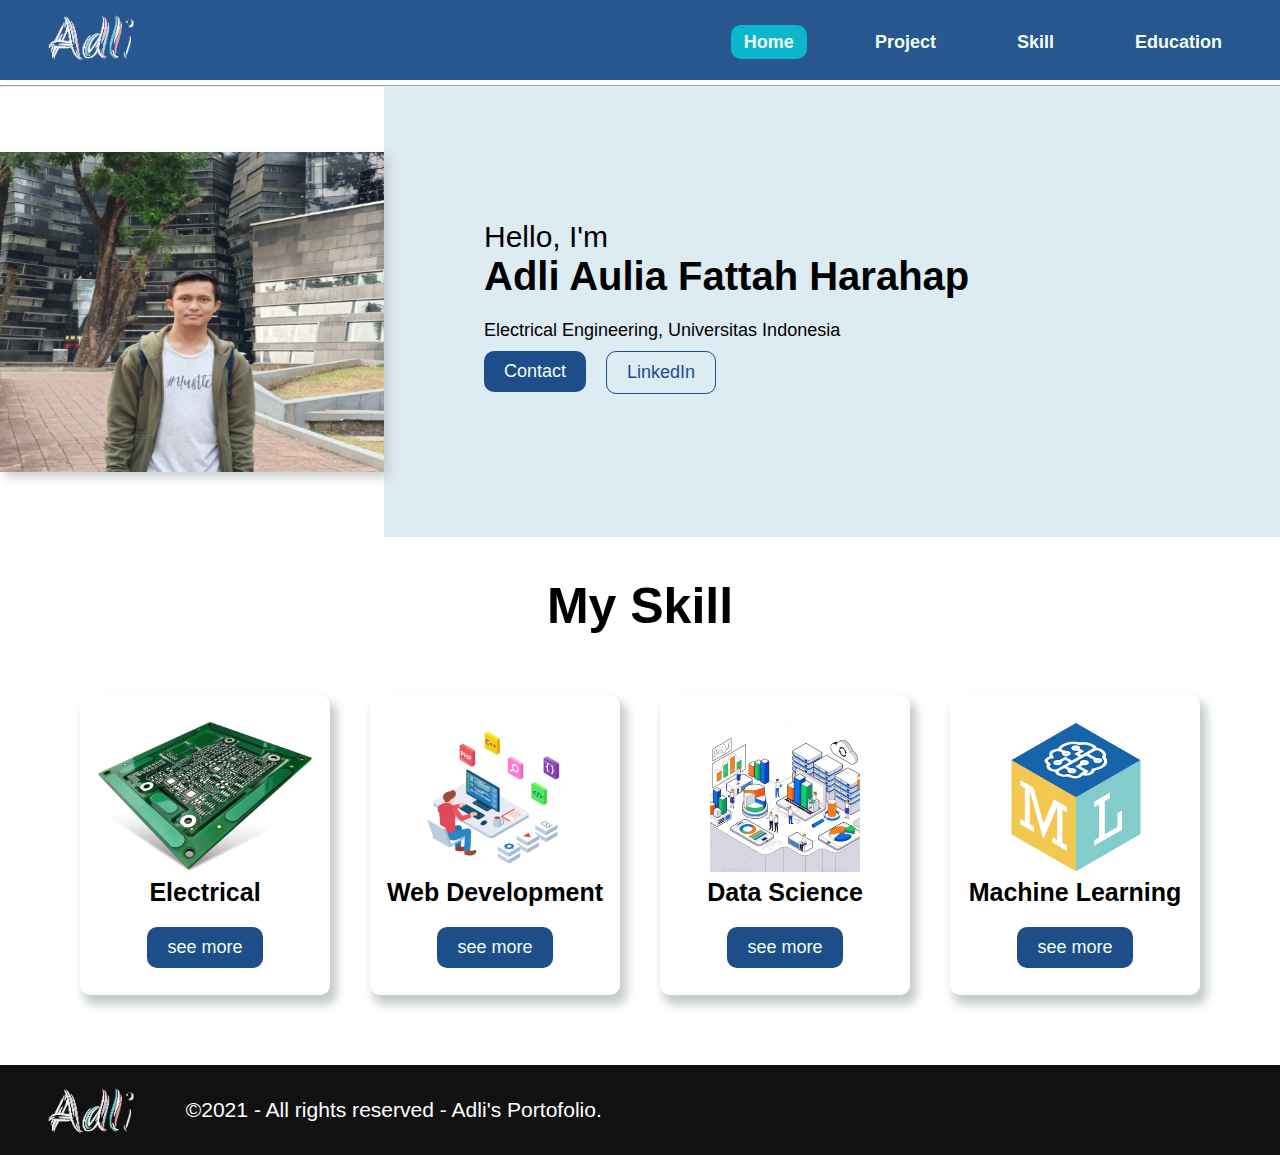
==== index.html @ fa32b33d "WEB Portofolio" ====
<!DOCTYPE html>
<html lang="en">
<head>
    <meta charset="UTF-8">
    <meta name="viewport" content="width=device-width, initial-scale=1.0">
    <title> Adli's Portofolio </title>
    <link rel="stylesheet" type="text/css" href="./style-project.css">
    <link rel="icon" href="./assets/icon-a.jpg" type="image/x-icon"
</head>

<body class="home page">
    <header class="navbar">
        <div class=" wrapper row0">
            <div id="logo" class="row0_left">
                <img class="adli" src="./assets/Adli.gif" alt="Adli">
            </div>
            <div id="mainav" class="row0_right">
                <ul class="clear" type="none">
                    <li><a class="nav" href="#"> Home </a></li>
                    <li><a class="navinverse" href="#"> Project </a></li>
                    <li><a class="navinverse" href="#"> Skill </a></li>
                    <li><a class="navinverse" href="#"> Education </a></li>
                </ul>
            </div>
        </div>
        <hr width="100%"  padding: 0; " >
    </header>
    <!-- ################################################################### -->
    <main>
        <div class="wrapper row1">
            <div class="row1_left">
                <img id="box1" class="profile" src="./assets/profile.jpg" alt="profile">
                <!--  -->
            </div>
            <div class="row1_right">
                <h3 class="heading_1"> Hello, I'm  </h3>
                <h1 class="heading_2"> Adli Aulia Fattah Harahap </h1>
                <br>
                <p class="desc1"> Electrical Engineering, Universitas Indonesia </p>
                <ul class="nospace inline pushright" type="none">
                    <li><a class="button" href="https://mail.google.com/mail/u/0/?fs=1&to=adliaulia16@gmail.com&su=Test&tf=cm"> Contact </a></li>
                    <li><a class="buttoninverse" href="https://www.linkedin.com/in/adli-a-4b2823ab/"> LinkedIn </a></li>    
                </ul>
            </div>
        </div>
        <div class="wrapper row2">
            <center><h1 class="expertise"> My Skill </h1></center>
            <ul class="a">
                <li class="b">  
                   <article>
                       <img class="imgexp" src="./assets/pcb.png" alt="Electrical">
                       <h4 class="heading">Electrical</h4>
                       <p></p>
                       <footer><a class="button" href="./pages/electrical.html">see more</a></footer>
                     </article>
                </li>
                <li class="b">  
                   <article>
                       <img class="imgexp" src="./assets/webdev.png" alt="Machine Learning">
                       <h4 class="heading">Web Development</h4>
                       <p></p>
                       <footer><a class="button" href="./pages/webdevelopment.html">see more</a></footer>
                     </article>
                </li>
                <li class="b">  
                   <article>
                       <img class="imgexp" src="./assets/datascience.jpg" alt="Machine Learning">
                       <h4 class="heading">Data Science</h4>
                       <p></p>
                       <footer><a class="button" href="./pages/datascience.html">see more</a></footer>
                     </article>
                </li>
                <li class="b">  
                   <article>
                       <img class="imgexp" src="./assets/ML.png" alt="Machine Learning">
                       <h4 class="heading">Machine Learning</h4>
                       <p></p>
                       <footer><a class="button" href="./pages/machinelearning.html">see more</a></footer>
                     </article>
                </li>
            </ul>
       </div>
    </main>   
    <!-- ################################################################### -->
    <footer id="footer" class="wrapper row3">
        <div class="row3_left">
            <img class="c" src="./assets/Adli.gif" alt="">
        </div>
        <div class="row3_right"><h3 class="d">©2021 - All rights reserved - Adli's Portofolio. </h3></div>
    </footer>
</body>
</html>
---- style-project.css ----
/* Style css */
/* #9dc6d858 */
.home, .page{}
.wrapper{display:block; position:relative; width:100%; margin:0; padding:0; text-align:left; word-wrap:break-word;}
*{
    padding: 0;
    margin: 0;
    text-decoration: none;
    list-style: none;
    box-sizing: border-box;
}
body {
    background-color: white;
    font-family: Arial;
    font-weight: 500;
    font-size: 18px;
}
header{
    /* padding: 50px; */
}
main{
    margin: 0 auto;
    min-height: calc(100vh - 80px - 90px);
}
footer{
    /* padding: 0;
    margin: 0; */
}

.row0 {height: 80px; position: relative; background-color:#1d4e89}
.row1 {height: 450px; position:relative; align-items: center;background-color: white;}
/* .row2 {height: 600px; position:relative;} */
.row3 {height: 90px; position: relative;}
/* ========================================== */

/* == Row 0 == */
.navbar{
    opacity: 0.95;
    position: relative;
    background: transparent;
    border:transparent;
    padding: 0px;
    box-shadow: 5px 8px 10px 2px #;
}
.row0_left, .row0_right{ display:flex; display:block; float:none} 
.row0_left {float: left;}
.row0_right {float: right; margin-right: 20px;}
.row0_right ul li{
    display: inline-block;
    line-height: 20px;
    padding: 25px;
}
.row0_right ul li a{
    font-size: auto;
    font-family: Arial;
    color: honeydew;
    font-weight: bold;
    padding: 7px 13px;
    border-radius: 10px;
}
.row0_left img{
        padding:10px 0 0 20px;
        margin:0; 
        justify-content: center;
        height: 80px;
}
.nav{
    background:#00b3ca;
    display: flex;
    align-items: center;
    justify-content: center;
}
.nav:active, .nav:hover{
    transform: scale(1.1);
    transition: .5s;
}
.navinverse{
    display: flex;
}
.navinverse:active, .navinverse:hover{
    transform: scale(1.1);
    background:#00b3ca;
    transition: .5s;
}
/* ========================================== */

/* == Row 1 == */
/* Groupping with commas */
.row1_left, .row1_right { height: 450px;}
.row1_left {
    float: left;
    justify-content: center;
    align-items: center;
    display: flex;
    width: 30%;
}
.row1_right {
    float: right;
    /* min-width: 1100px; */
    width: 70%;
    display: flex;
    flex-direction: column;
    justify-content: center;
    align-items: left;
    background-color:#9dc6d858;
}
.heading_1{
    font-size: 30px;
    font-weight: 100;
    padding-left: 100px;
    color:black;
}    
.heading_2{
    font-size: 40px;
    font-weight: bold ;
    padding-left: 100px;
    color:black;
}
.desc1{
    padding-left: 100px;
}
.profile{
    /* position: absolute; */
    position: relative;
    /* margin:50px 0px 0px 80px; */
    /* height: 350px; */
    height: 25vw;
    width: 50vh;
}
.profile:active, .profile:hover{
    transform: scale(1.05);
    transition: .5s;
}
#box1 {
    border:transparent;
    padding: 0px;
    box-shadow: 5px 5px 10px 0 #c6cccc;
}
.nospace, .inline, .pushright{
    padding-left: 90px;
}
div ul li .button, .buttoninverse{
    float: left;
    margin: 10px;
}
.buttoninverse ul li{
    padding-left: 20px;
}

.button{
    font-family: Arial;
    color: honeydew;
    padding: 10px 20px 10px 20px;
    border-radius: 10px;
    background-color:#1d4e89;
}
.buttoninverse{
    font-family: Arial;
    color: #1d4e89;
    padding: 10px 20px 10px 20px;
    border-radius: 10px;
    border-color:#1d4e89;
    border-width: 1px;
    border-style:solid;
}
.button:active, .button:hover{
    background:#00b3ca;
    transition: .5s;
    transform: scale(1.1);
}
.buttoninverse:active, .buttoninverse:hover{
    background:#1d4e89;
    color:honeydew;
    transition: .5s;
    transform: scale(1.1);
}
/* ========================================== */

/* == Row 2 == */

.expertise{
    font-size: 50px;
    padding: 40px;
    color: black;
}

.a{
    display: flex;
    flex-wrap: wrap;
    flex-direction: row;
    justify-content: center;
}
.b{
    border:transparent;
    padding: 0px;
    box-shadow: 5px 8px 10px 2px #c6cccc;

    border-radius: 10px;
    display: flex;
    align-items: center;
    text-align: center;
    justify-content: center;
    width: 250px;
    height: 300px;
    background-color:white;
    margin: 20px;
    color:black;
    font-size: 25px;
}
.b:active, .b:hover{
    transform: scale(1.1);
}
.imgexp{
    /* width: 150px; */
    height: 150px;
}
footer {
    margin-top: 20px;
    display: flex;
    justify-content: center;
}
ul li article footer .button{
    float: none;
    color: honeydew;
    font-size: large;
    margin: 0;
}
/* ========================================== */

/* == Row 3, footer */
#footer{
    clear: both;
    position: relative;
}
.row3{
    margin-top:50px;
    background-color:rgb(17, 17, 17);
    color: white;
    
}
.row3_left, .row3_right{
    display: flex;
    flex-direction: row;
    
}
.row3_left{
    float:left;
    display: flex;
    align-items: center;
    margin-top: 18px;
}
.row3_right{
    display: flex;
    align-items: center;
    margin-left: 50px;
}
.c{
    margin-left: 20px;
    height: 70px; 
}
.d{

    font-weight: 100;
    margin:33px 0px 33px 50px;
}

/* ========================================== */
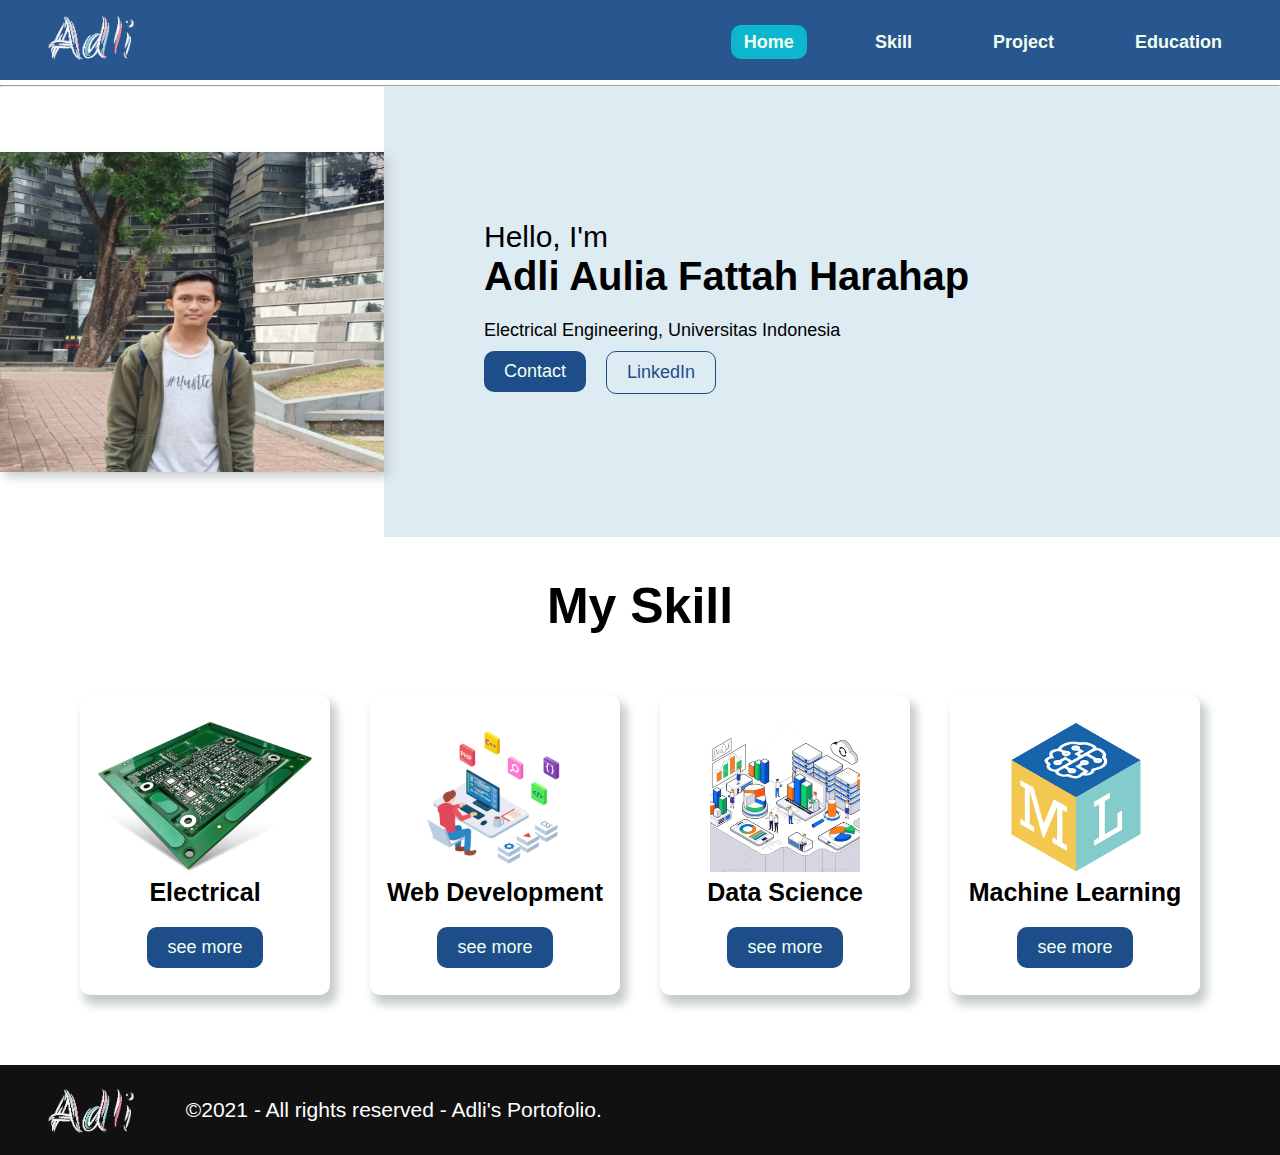
==== commit 5f406cc8: "WEB Portofolio" ====
--- a/index.html
+++ b/index.html
@@ -17,8 +17,8 @@
             <div id="mainav" class="row0_right">
                 <ul class="clear" type="none">
                     <li><a class="nav" href="#"> Home </a></li>
+                    <li><a class="navinverse" href="#row2"> Skill </a></li>
                     <li><a class="navinverse" href="#"> Project </a></li>
-                    <li><a class="navinverse" href="#"> Skill </a></li>
                     <li><a class="navinverse" href="#"> Education </a></li>
                 </ul>
             </div>
@@ -43,7 +43,7 @@
                 </ul>
             </div>
         </div>
-        <div class="wrapper row2">
+        <div id="row2" class="wrapper row2">
             <center><h1 class="expertise"> My Skill </h1></center>
             <ul class="a">
                 <li class="b">  
--- a/style-project.css
+++ b/style-project.css
@@ -8,6 +8,9 @@
     text-decoration: none;
     list-style: none;
     box-sizing: border-box;
+}
+html{
+    scroll-behavior: smooth;
 }
 body {
     background-color: white;
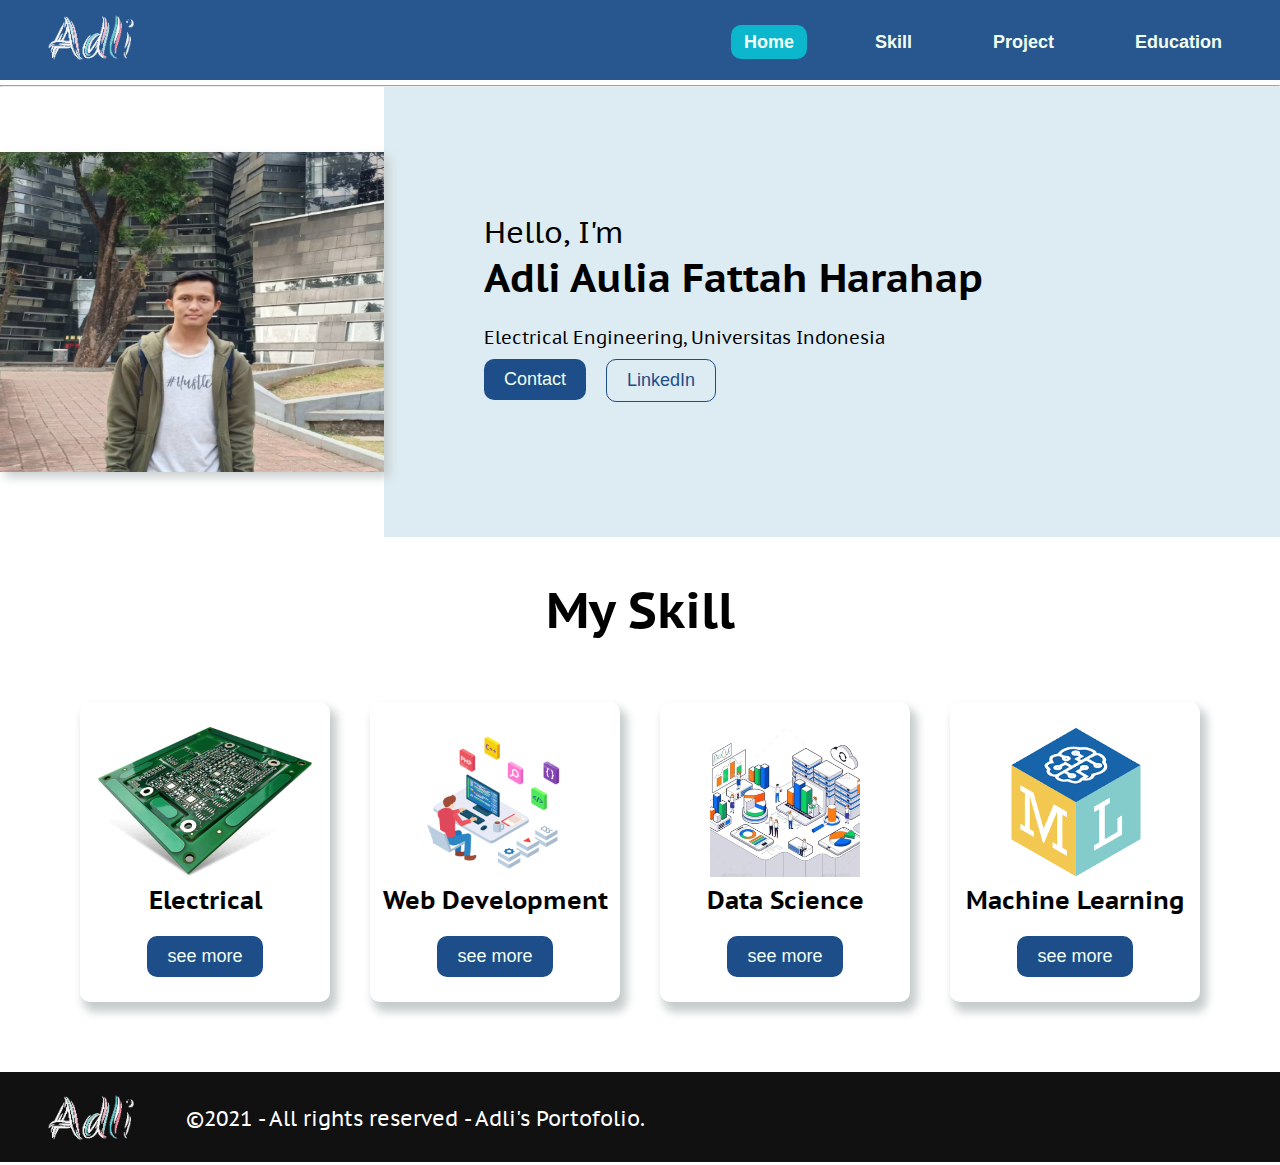
==== commit 86770abd: "WEB Portofolio" ====
--- a/index.html
+++ b/index.html
@@ -16,14 +16,14 @@
             </div>
             <div id="mainav" class="row0_right">
                 <ul class="clear" type="none">
-                    <li><a class="nav" href="#"> Home </a></li>
+                    <li><a class="nav" href="./index.html"> Home </a></li>
                     <li><a class="navinverse" href="#row2"> Skill </a></li>
                     <li><a class="navinverse" href="#"> Project </a></li>
                     <li><a class="navinverse" href="#"> Education </a></li>
                 </ul>
             </div>
         </div>
-        <hr width="100%"  padding: 0; " >
+        <hr width="100%"  padding: 0; >
     </header>
     <!-- ################################################################### -->
     <main>
@@ -86,7 +86,9 @@
         <div class="row3_left">
             <img class="c" src="./assets/Adli.gif" alt="">
         </div>
-        <div class="row3_right"><h3 class="d">©2021 - All rights reserved - Adli's Portofolio. </h3></div>
+        <div class="row3_right">
+            <h3 class="d">©2021 - All rights reserved - Adli's Portofolio. </h3>
+        </div>
     </footer>
 </body>
 </html>--- a/style-project.css
+++ b/style-project.css
@@ -1,5 +1,7 @@
 /* Style css */
 /* #9dc6d858 */
+@import url('https://fonts.googleapis.com/css2?family=PT+Sans+Caption&display=swap');
+
 .home, .page{}
 .wrapper{display:block; position:relative; width:100%; margin:0; padding:0; text-align:left; word-wrap:break-word;}
 *{
@@ -8,6 +10,7 @@
     text-decoration: none;
     list-style: none;
     box-sizing: border-box;
+    font-family: 'PT Sans Caption', sans-serif;
 }
 html{
     scroll-behavior: smooth;
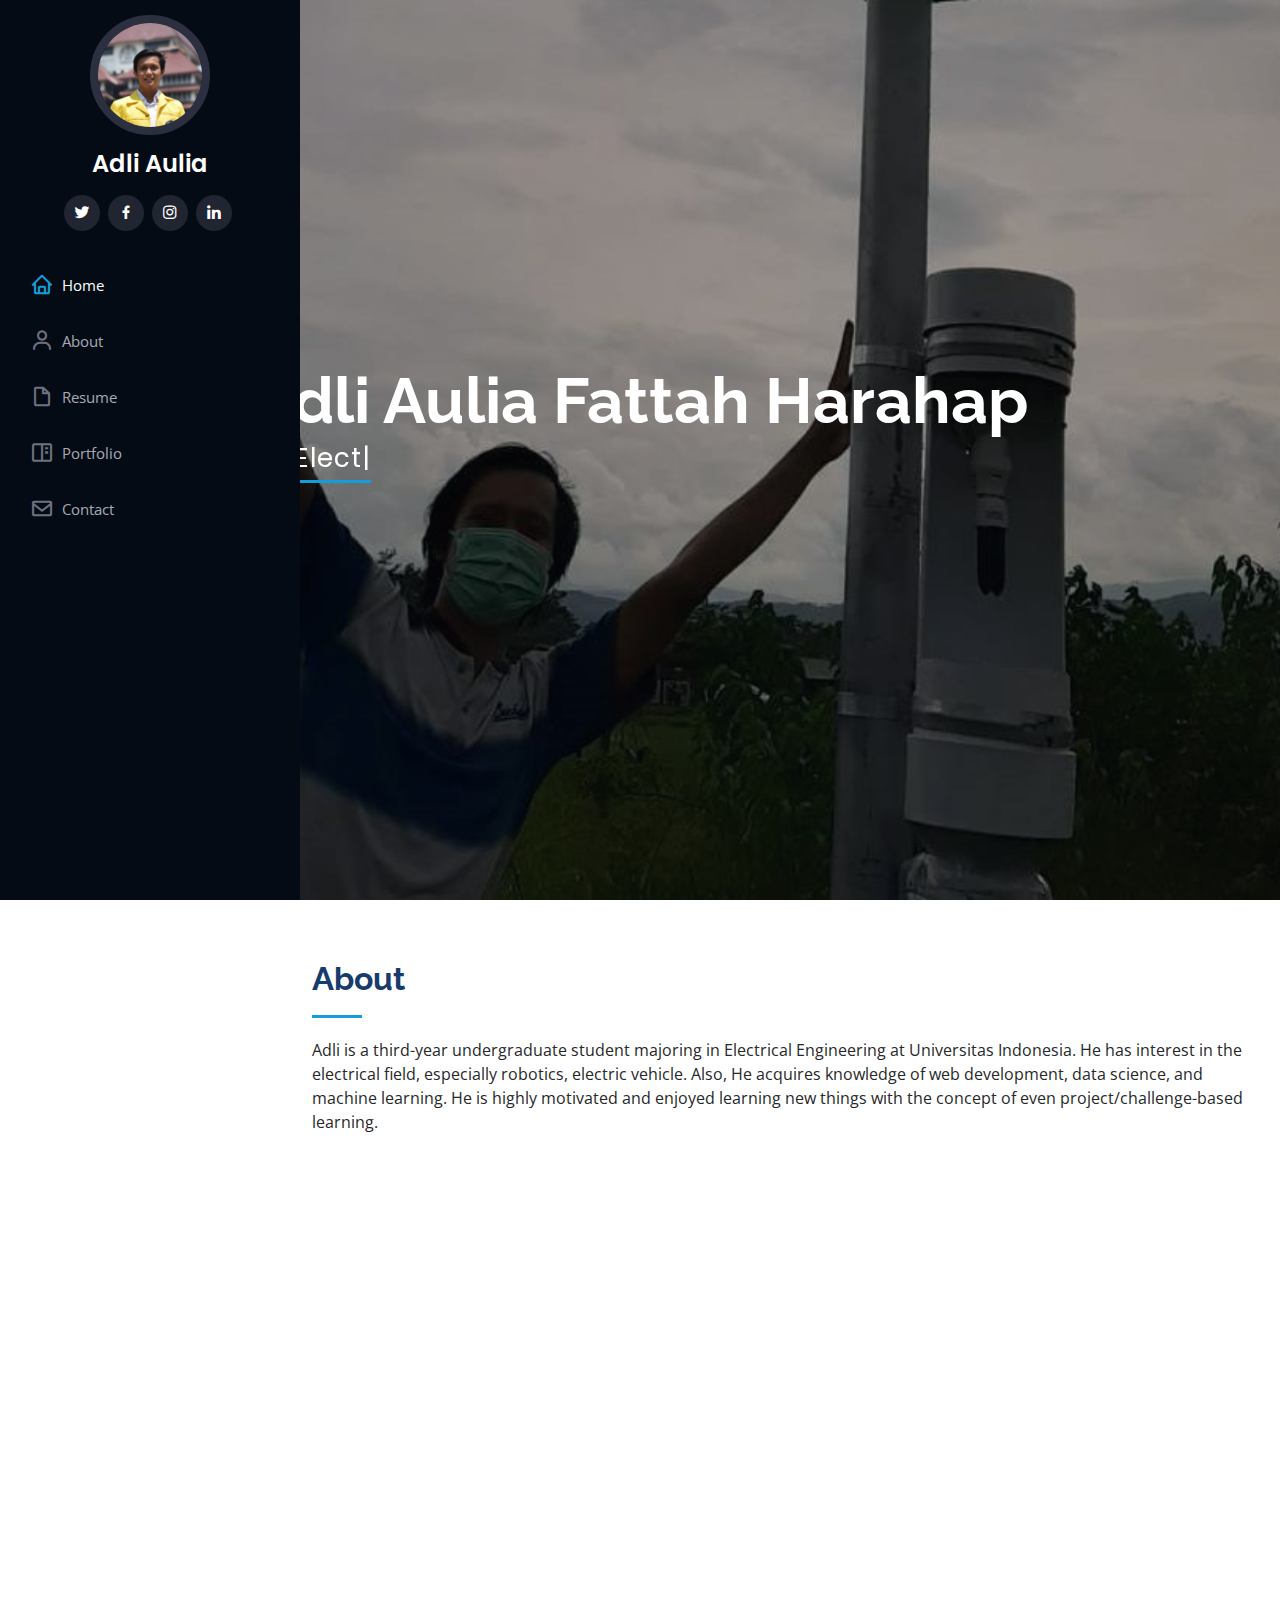
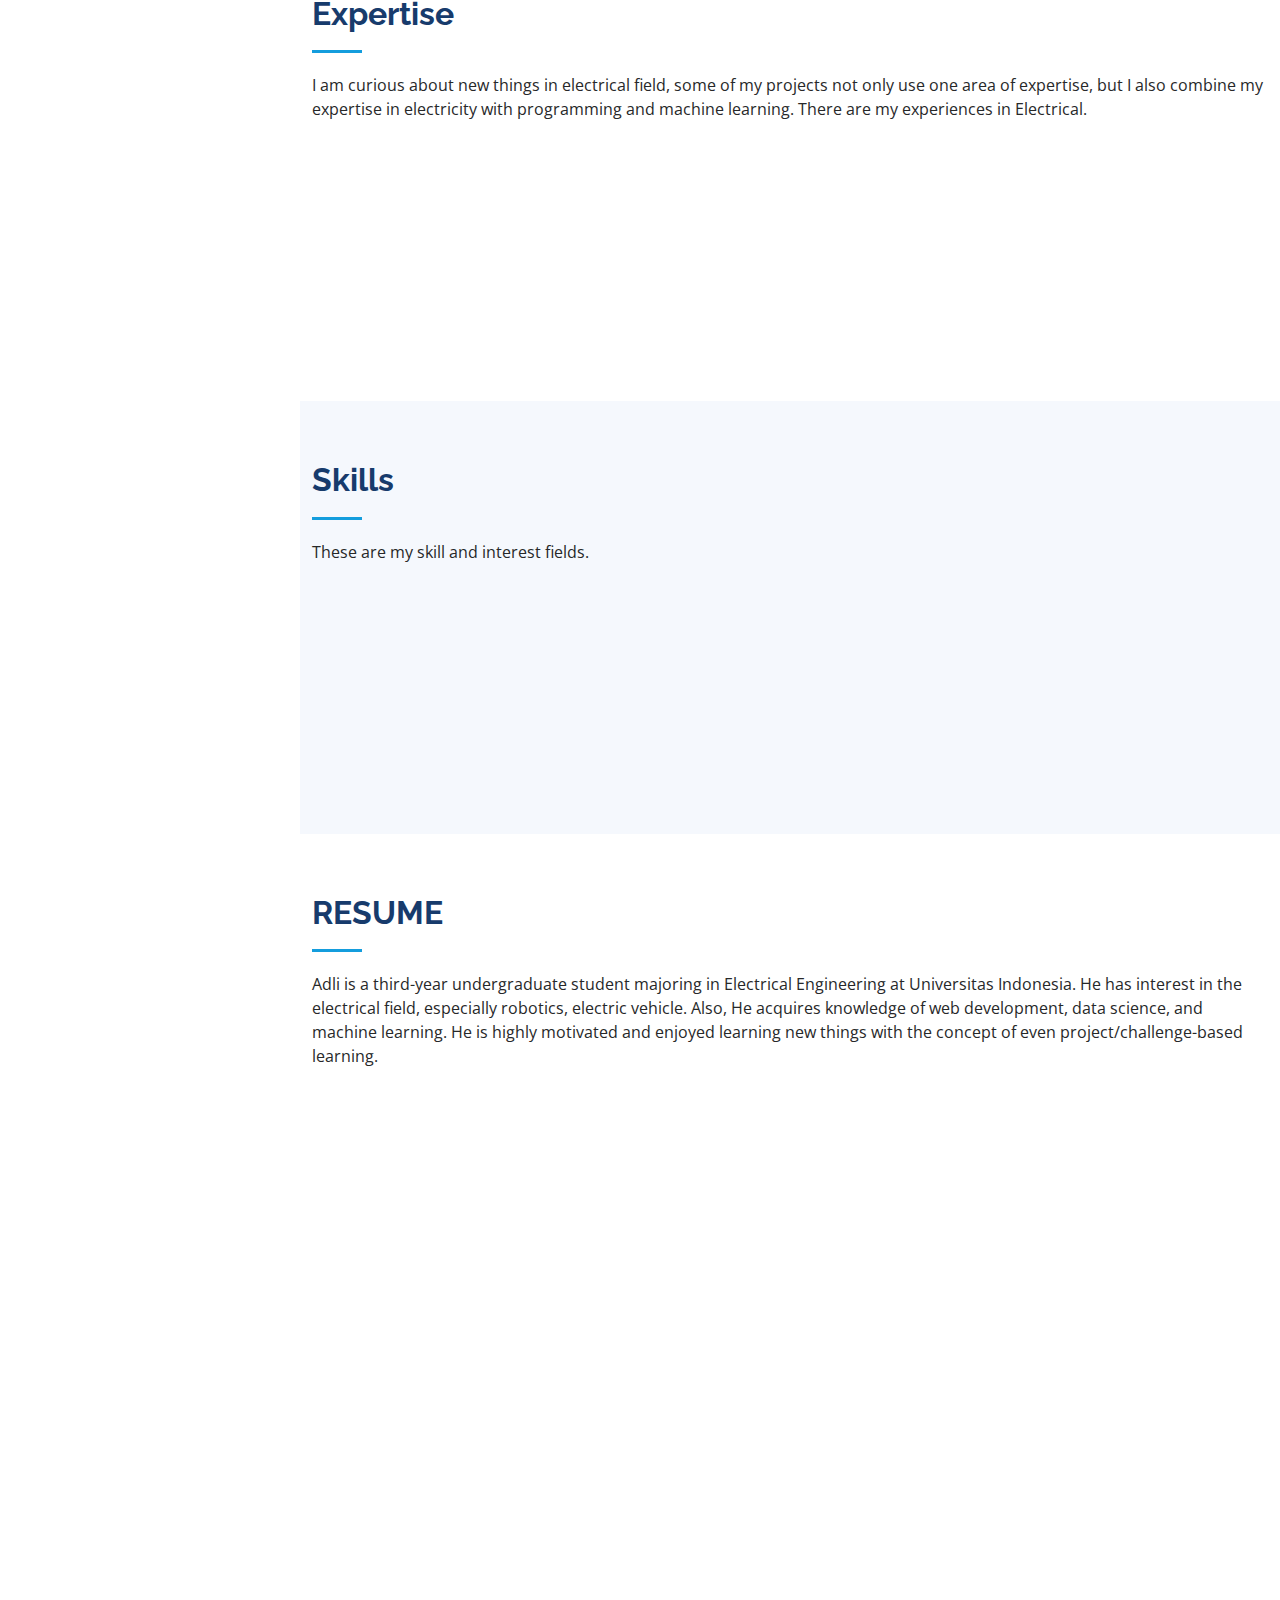
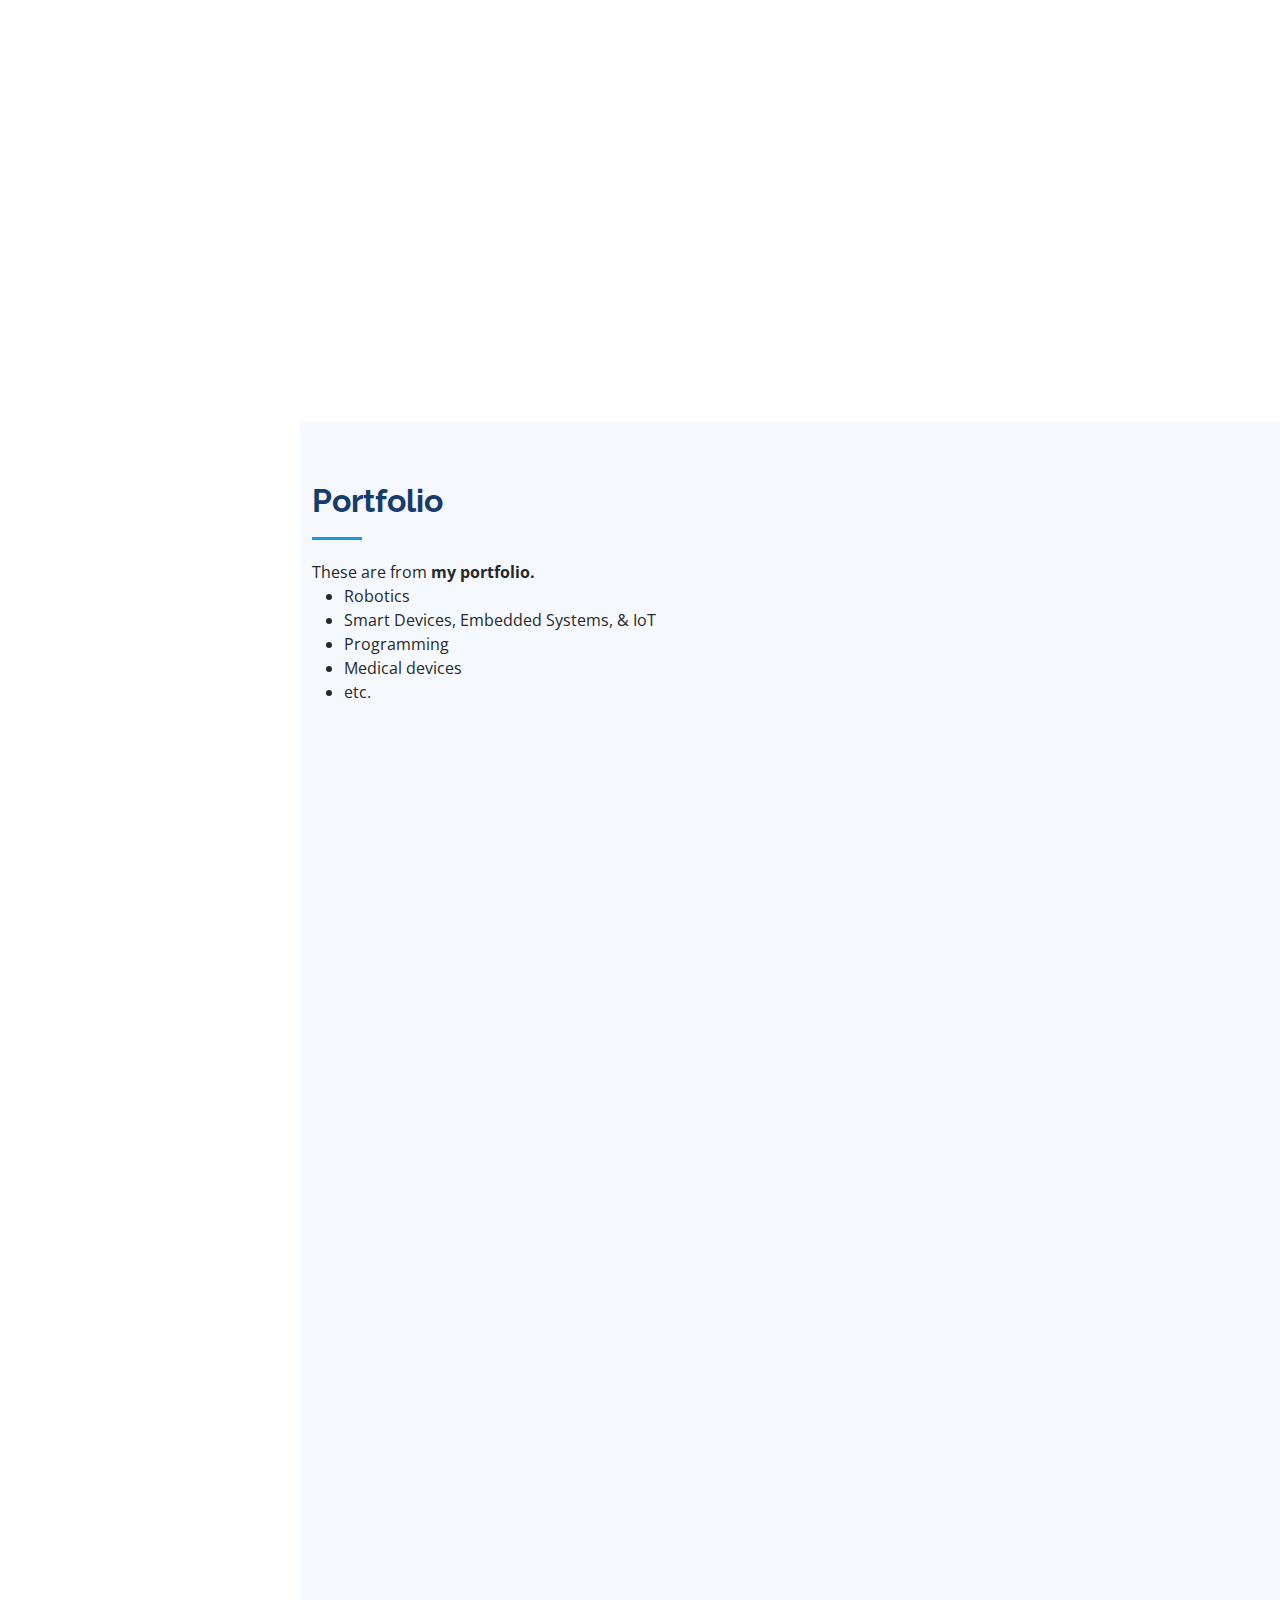
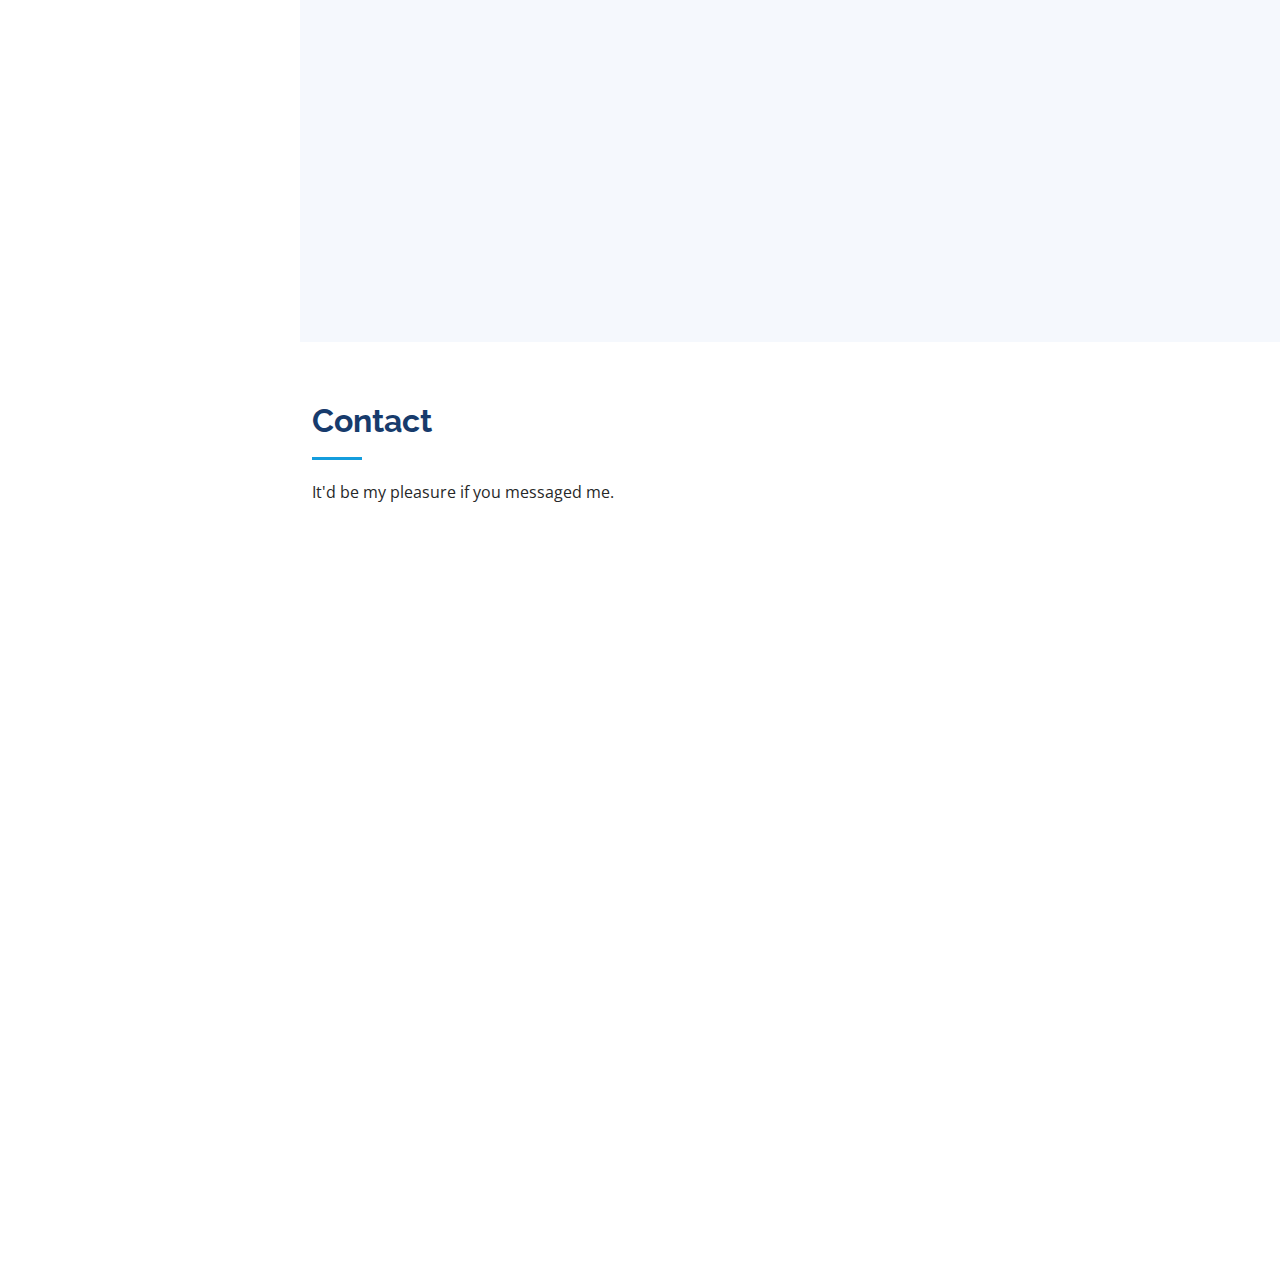
==== commit e55fcc76: "Web Portfolio" ====
--- a/index.html
+++ b/index.html
@@ -1,94 +1,586 @@
 <!DOCTYPE html>
 <html lang="en">
+
 <head>
-    <meta charset="UTF-8">
-    <meta name="viewport" content="width=device-width, initial-scale=1.0">
-    <title> Adli's Portofolio </title>
-    <link rel="stylesheet" type="text/css" href="./style-project.css">
-    <link rel="icon" href="./assets/icon-a.jpg" type="image/x-icon"
+  <meta charset="utf-8">
+  <meta content="width=device-width, initial-scale=1.0" name="viewport">
+
+  <title>Adli's Portofolio</title>
+  <meta content="" name="description">
+  <meta content="" name="keywords">
+
+  <!-- Favicons -->
+  <link href="assets/img/icon-a.jpg" rel="icon">
+  <link href="assets/img/icon-a.jpg" rel="apple-touch-icon">
+
+  <!-- Google Fonts -->
+  <link href="https://fonts.googleapis.com/css?family=Open+Sans:300,300i,400,400i,600,600i,700,700i|Raleway:300,300i,400,400i,500,500i,600,600i,700,700i|Poppins:300,300i,400,400i,500,500i,600,600i,700,700i" rel="stylesheet">
+
+  <!-- Vendor CSS Files -->
+  <link href="assets/vendor/aos/aos.css" rel="stylesheet">
+  <link href="assets/vendor/bootstrap/css/bootstrap.min.css" rel="stylesheet">
+  <link href="assets/vendor/bootstrap-icons/bootstrap-icons.css" rel="stylesheet">
+  <link href="assets/vendor/boxicons/css/boxicons.min.css" rel="stylesheet">
+  <link href="assets/vendor/glightbox/css/glightbox.min.css" rel="stylesheet">
+  <link href="assets/vendor/swiper/swiper-bundle.min.css" rel="stylesheet">
+
+  <!-- Template Main CSS File -->
+  <link href="assets/css/style.css" rel="stylesheet">
+
 </head>
 
-<body class="home page">
-    <header class="navbar">
-        <div class=" wrapper row0">
-            <div id="logo" class="row0_left">
-                <img class="adli" src="./assets/Adli.gif" alt="Adli">
-            </div>
-            <div id="mainav" class="row0_right">
-                <ul class="clear" type="none">
-                    <li><a class="nav" href="./index.html"> Home </a></li>
-                    <li><a class="navinverse" href="#row2"> Skill </a></li>
-                    <li><a class="navinverse" href="#"> Project </a></li>
-                    <li><a class="navinverse" href="#"> Education </a></li>
+<body>
+
+  <!-- ======= Mobile nav toggle button ======= -->
+  <i class="bi bi-list mobile-nav-toggle d-xl-none"></i>
+
+  <!-- ======= Header ======= -->
+  <header id="header">
+    <div class="d-flex flex-column">
+
+      <div class="profile">
+        <img src="assets/img/profile1.jpg" alt="" class="img-fluid rounded-circle">
+        <h1 class="text-light"><a href="index.html"> Adli Aulia </a></h1>
+        <div class="social-links mt-3 text-center">
+          <a href="https://twitter.com/adliaulia16" target='blank' class="twitter"><i class="bx bxl-twitter"></i></a>
+          <a href="https://www.facebook.com/profile.php?id=100007322324845" target='blank' class="facebook"><i class="bx bxl-facebook"></i></a>
+          <a href="https://www.instagram.com/aaftth_/" target='blank' class="instagram"><i class="bx bxl-instagram"></i></a>
+          <!-- <a href="#" class="google-plus"><i class="bx bxl-skype"></i></a> -->
+          <a href="https://www.linkedin.com/in/adli-a-4b2823ab/" target='blank' class="linkedin"><i class="bx bxl-linkedin"></i></a>
+        </div>
+      </div>
+
+      <nav id="navbar" class="nav-menu navbar">
+        <ul>
+          <li><a href="#hero" class="nav-link scrollto active"><i class="bx bx-home"></i> <span>Home</span></a></li>
+          <li><a href="#about" class="nav-link scrollto"><i class="bx bx-user"></i> <span>About</span></a></li>
+          <li><a href="#resume" class="nav-link scrollto"><i class="bx bx-file-blank"></i> <span>Resume</span></a></li>
+          <li><a href="#portfolio" class="nav-link scrollto"><i class="bx bx-book-content"></i> <span>Portfolio</span></a></li>
+          <li><a href="#contact" class="nav-link scrollto"><i class="bx bx-envelope"></i> <span>Contact</span></a></li>
+        </ul>
+      </nav><!-- .nav-menu -->
+    </div>
+  </header><!-- End Header -->
+
+  <!-- ======= Hero Section ======= -->
+  <section id="hero" class="d-flex flex-column justify-content-center align-items-center">
+    <div class="hero-container" data-aos="fade-in">
+      <h1>Adli Aulia Fattah Harahap</h1>
+      <p>I'm <span class="typed" data-typed-items="Electrical Engineer, Web Developer"></span></p>
+    </div>
+  </section><!-- End Hero -->
+
+  <main id="main">
+
+    <!-- ======= About Section ======= -->
+    <section id="about" class="about">
+      <div class="container">
+
+        <div class="section-title">
+          <h2>About</h2>
+          <p>Adli is a third-year undergraduate student majoring in Electrical Engineering at Universitas Indonesia. He has 
+            interest in the electrical field, especially robotics, electric vehicle. Also, He acquires knowledge of web 
+            development, data science, and machine learning. He is highly motivated and enjoyed learning new things with 
+            the concept of even project/challenge-based learning.</p>
+        </div>
+
+        <div class="row">
+          <div class="col-lg-4" data-aos="fade-right">
+            <img src="assets/img/profile2.jpg" class="img-fluid" alt="">
+          </div>
+          <div class="col-lg-8 pt-4 pt-lg-0 content" data-aos="fade-left">
+            <h3>Electrical Engineer | Control Engineer | Web Developer.</h3>
+            <p class="fst-italic">
+              It's all about me.
+            </p>
+            <div class="row">
+              <div class="col-lg-6">
+                <ul>
+                  <li><i class="bi bi-chevron-right"></i> <strong>Birthday:</strong> <span>1 September 2001</span></li>
+                  <li><i class="bi bi-chevron-right"></i> <strong>Website:</strong> <span>adliaulia.github.io/Web-Portofolio-1/</span></li>
+                  <li><i class="bi bi-chevron-right"></i> <strong>Phone:</strong> <span>+62 812 1824 0274</span></li>
+                  <li><i class="bi bi-chevron-right"></i> <strong>City:</strong> <span>Depok, Jawa Barat</span></li>
                 </ul>
-            </div>
-        </div>
-        <hr width="100%"  padding: 0; >
-    </header>
-    <!-- ################################################################### -->
-    <main>
-        <div class="wrapper row1">
-            <div class="row1_left">
-                <img id="box1" class="profile" src="./assets/profile.jpg" alt="profile">
-                <!--  -->
-            </div>
-            <div class="row1_right">
-                <h3 class="heading_1"> Hello, I'm  </h3>
-                <h1 class="heading_2"> Adli Aulia Fattah Harahap </h1>
-                <br>
-                <p class="desc1"> Electrical Engineering, Universitas Indonesia </p>
-                <ul class="nospace inline pushright" type="none">
-                    <li><a class="button" href="https://mail.google.com/mail/u/0/?fs=1&to=adliaulia16@gmail.com&su=Test&tf=cm"> Contact </a></li>
-                    <li><a class="buttoninverse" href="https://www.linkedin.com/in/adli-a-4b2823ab/"> LinkedIn </a></li>    
+              </div>
+              <div class="col-lg-6">
+                <ul>
+                  <li><i class="bi bi-chevron-right"></i> <strong>Age:</strong> <span>20</span></li>
+                  <li><i class="bi bi-chevron-right"></i> <strong>Degree:</strong> <span>Undergraduate Student</span></li>
+                  <li><i class="bi bi-chevron-right"></i> <strong>Email:</strong> <span>adliaulia16@gmail.com</span></li>
+                  <li><i class="bi bi-chevron-right"></i> <strong>Freelance:</strong> <span>Available</span></li>
                 </ul>
-            </div>
-        </div>
-        <div id="row2" class="wrapper row2">
-            <center><h1 class="expertise"> My Skill </h1></center>
-            <ul class="a">
-                <li class="b">  
-                   <article>
-                       <img class="imgexp" src="./assets/pcb.png" alt="Electrical">
-                       <h4 class="heading">Electrical</h4>
-                       <p></p>
-                       <footer><a class="button" href="./pages/electrical.html">see more</a></footer>
-                     </article>
-                </li>
-                <li class="b">  
-                   <article>
-                       <img class="imgexp" src="./assets/webdev.png" alt="Machine Learning">
-                       <h4 class="heading">Web Development</h4>
-                       <p></p>
-                       <footer><a class="button" href="./pages/webdevelopment.html">see more</a></footer>
-                     </article>
-                </li>
-                <li class="b">  
-                   <article>
-                       <img class="imgexp" src="./assets/datascience.jpg" alt="Machine Learning">
-                       <h4 class="heading">Data Science</h4>
-                       <p></p>
-                       <footer><a class="button" href="./pages/datascience.html">see more</a></footer>
-                     </article>
-                </li>
-                <li class="b">  
-                   <article>
-                       <img class="imgexp" src="./assets/ML.png" alt="Machine Learning">
-                       <h4 class="heading">Machine Learning</h4>
-                       <p></p>
-                       <footer><a class="button" href="./pages/machinelearning.html">see more</a></footer>
-                     </article>
-                </li>
+              </div>
+            </div>
+            <p>
+            
+            </p>
+          </div>
+        </div>
+
+      </div>
+    </section><!-- End About Section -->
+
+    <!-- ======= Facts Section ======= -->
+    <section id="facts" class="facts">
+      <div class="container">
+
+        <div class="section-title">
+          <h2>Expertise</h2>
+          <p> I am curious about new things in electrical field, some of my projects not only use one area of expertise, but I also combine my expertise in electricity with programming and machine learning. There are my experiences in Electrical. </p>
+        </div>
+
+        <div class="row no-gutters">
+
+          <div class="col-lg-3 col-md-6 d-md-flex align-items-md-stretch" data-aos="fade-up">
+            <div class="count-box">
+              <i class="bi bi-emoji-smile"></i>
+              <span data-purecounter-start="0" data-purecounter-end="8" data-purecounter-duration="1" class="purecounter"></span>
+              <p><strong>Projects</strong> <br>my self</p>
+            </div>
+          </div>
+
+          <div class="col-lg-3 col-md-6 d-md-flex align-items-md-stretch" data-aos="fade-up" data-aos-delay="100">
+            <div class="count-box">
+              <i class="bi bi-journal-richtext"></i>
+              <span data-purecounter-start="0" data-purecounter-end="3" data-purecounter-duration="1" class="purecounter"></span>
+              <p><strong>Electrical Board Design</strong> for Vehicle </p>
+            </div>
+          </div>
+
+          <div class="col-lg-3 col-md-6 d-md-flex align-items-md-stretch" data-aos="fade-up" data-aos-delay="200">
+            <div class="count-box">
+              <i class="bi bi-server"></i>
+              <span data-purecounter-start="0" data-purecounter-end="5" data-purecounter-duration="1" class="purecounter"></span>
+              <p><strong>Project Group</strong> from my Robotcs Team & Intern</p>
+            </div>
+          </div>
+
+          <div class="col-lg-3 col-md-6 d-md-flex align-items-md-stretch" data-aos="fade-up" data-aos-delay="300">
+            <div class="count-box">
+              <i class="bi bi-people"></i>
+              <span data-purecounter-start="0" data-purecounter-end="1" data-purecounter-duration="1" class="purecounter"></span>
+              <p><strong>Research Award</strong> <br> Student research awards</p>
+            </div>
+          </div>
+
+        </div>
+
+      </div>
+    </section><!-- End Facts Section -->
+
+    <!-- ======= Skills Section ======= -->
+    <section id="skills" class="skills section-bg">
+      <div class="container">
+
+        <div class="section-title">
+          <h2>Skills</h2>
+          <p>These are my skill and interest fields.</p>
+        </div>
+
+        <div class="row skills-content">
+
+          <div class="col-lg-6" data-aos="fade-up">
+
+            <div class="progress">
+              <span class="skill">Communication <i class="val">100%</i></span>
+              <div class="progress-bar-wrap">
+                <div class="progress-bar" role="progressbar" aria-valuenow="100" aria-valuemin="0" aria-valuemax="100"></div>
+              </div>
+            </div>
+
+            <div class="progress">
+              <span class="skill">Teamwork and Collaboration <i class="val">90%</i></span>
+              <div class="progress-bar-wrap">
+                <div class="progress-bar" role="progressbar" aria-valuenow="90" aria-valuemin="0" aria-valuemax="100"></div>
+              </div>
+            </div>
+
+            <div class="progress">
+              <span class="skill">Programming <i class="val">85%</i></span>
+              <div class="progress-bar-wrap">
+                <div class="progress-bar" role="progressbar" aria-valuenow="85" aria-valuemin="0" aria-valuemax="100"></div>
+              </div>
+            </div>
+
+          </div>
+
+          <div class="col-lg-6" data-aos="fade-up" data-aos-delay="100">
+
+            <div class="progress">
+              <span class="skill">Leadership Skills <i class="val">80%</i></span>
+              <div class="progress-bar-wrap">
+                <div class="progress-bar" role="progressbar" aria-valuenow="80" aria-valuemin="0" aria-valuemax="100"></div>
+              </div>
+            </div>
+
+            <div class="progress">
+              <span class="skill">Problem Solving <i class="val">90%</i></span>
+              <div class="progress-bar-wrap">
+                <div class="progress-bar" role="progressbar" aria-valuenow="90" aria-valuemin="0" aria-valuemax="100"></div>
+              </div>
+            </div>
+
+            <div class="progress">
+              <span class="skill">Organisation and Planning <i class="val">85%</i></span>
+              <div class="progress-bar-wrap">
+                <div class="progress-bar" role="progressbar" aria-valuenow="85" aria-valuemin="0" aria-valuemax="100"></div>
+              </div>
+            </div>
+
+          </div>
+
+        </div>
+
+      </div>
+    </section><!-- End Skills Section -->
+
+    <!-- ======= Resume Section ======= -->
+    <section id="resume" class="resume">
+      <div class="container">
+
+        <div class="section-title">
+          <h2>RESUME</h2>
+          <p>Adli is a third-year undergraduate student majoring in Electrical Engineering at Universitas Indonesia. He has 
+            interest in the electrical field, especially robotics, electric vehicle. Also, He acquires knowledge of web 
+            development, data science, and machine learning. He is highly motivated and enjoyed learning new things with 
+            the concept of even project/challenge-based learning.</p>
+        </div>
+
+        <div class="row">
+          <div class="col-lg-6" data-aos="fade-up">
+            <h3 class="resume-title">Summary</h3>
+            <div class="resume-item pb-0">
+              <h4>Adli Aulia Fattah Harahap</h4>
+              <p><em>Adli is a third-year undergraduate student majoring in Electrical Engineering at Universitas Indonesia. </em></p>
+              <ul>
+                <li>Jalan Pipit 3 No 146, Depok, West Java</li>
+                <li>(+62) 812-1824-0274</li>
+                <li>adliaulia16@gmail.com</li>
+              </ul>
+            </div>
+
+            <h3 class="resume-title">Education</h3>
+            <div class="resume-item">
+              <h4>UNIVERSITAS INDONESIA</h4>
+              <h5>Aug 2019 - Aug 2023 (Expected)</h5>
+              <p><em>Bachelor Degree in Electrical Engineering &amp; Control Engineering (soon)</em></p>
+              <p>Qui deserunt veniam. Et sed aliquam labore tempore sed quisquam iusto autem sit. Ea vero voluptatum qui ut dignissimos deleniti nerada porti sand markend</p>
+            </div>
+            <div class="resume-item">
+              <h4> SMAN 1 DEPOK </h4>
+              <h5>Aug 2016 - Aug 2019</h5>
+              <p><em>High School Diploma in Natural Science</em></p>
+              <p>Quia nobis sequi est occaecati aut. Repudiandae et iusto quae reiciendis et quis Eius vel ratione eius unde vitae rerum voluptates asperiores voluptatem Earum molestiae consequatur neque etlon sader mart dila</p>
+            </div>
+          </div>
+          <div class="col-lg-6" data-aos="fade-up" data-aos-delay="100">
+            <h3 class="resume-title">Experience</h3>
+            <div class="resume-item">
+              <h4>AUTONOMOUS MARINE VEHICLE UNIVERSITAS INDONESIA</h4>
+              <h5>Jul 2021 - Present</h5>
+              <p><em>Team Leader, </em></p>
+              <ul>
+                <li>Lead in the design, development, and implementation of the graphic, layout, and production communication materials</li>
+                <li>Delegate tasks to the 7 members of the design team and provide counsel on all aspects of the project. </li>
+                <li>Supervise the assessment of all graphic materials in order to ensure quality and accuracy of the design</li>
+                <li>Oversee the efficient use of production project budgets ranging from $2,000 - $25,000</li>
+              </ul>
+            </div>
+            <div class="resume-item">
+              <h4>Covent Indonesia</h4>
+              <h5>Jul 2021 - Present</h5>
+              <p><em>Stepping Stone Advertising, New York, NY</em></p>
+              <ul>
+                <li>Developed numerous marketing programs (logos, brochures,infographics, presentations, and advertisements).</li>
+                <li>Managed up to 5 projects or tasks at a given time while under pressure</li>
+                <li>Recommended and consulted with clients on the most appropriate graphic design</li>
+                <li>Created 4+ design presentations and proposals a month for clients and account managers</li>
+              </ul>
+            </div>
+          </div>
+        </div>
+
+      </div>
+    </section><!-- End Resume Section -->
+
+    <!-- ======= Portfolio Section ======= -->
+    <section id="portfolio" class="portfolio section-bg">
+      <div class="container">
+
+        <div class="section-title">
+          <h2>Portfolio</h2>
+          <p>These are from <strong>my portfolio.</strong> </p>
+          <ul>
+            <li>Robotics</li>
+            <li>Smart Devices, Embedded Systems, & IoT</li>
+            <li>Programming</li>
+            <li>Medical devices</li>
+            <li>etc.</li>
+          </ul>
+        </div>
+
+        <div class="row" data-aos="fade-up">
+          <div class="col-lg-12 d-flex justify-content-center">
+            <ul id="portfolio-flters">
+              <li data-filter="*" class="filter-active">All</li>
+              <li data-filter=".filter-robot">Robotics-Embedded-IOT</li>
+              <li data-filter=".filter-program">Programming</li>
+              <li data-filter=".filter-web">Web</li>
             </ul>
-       </div>
-    </main>   
-    <!-- ################################################################### -->
-    <footer id="footer" class="wrapper row3">
-        <div class="row3_left">
-            <img class="c" src="./assets/Adli.gif" alt="">
-        </div>
-        <div class="row3_right">
-            <h3 class="d">©2021 - All rights reserved - Adli's Portofolio. </h3>
-        </div>
-    </footer>
+          </div>
+        </div>
+
+        <div class="row portfolio-container" data-aos="fade-up" data-aos-delay="100">
+
+          <div class="col-lg-4 col-md-6 portfolio-item filter-robot">
+            <div class="portfolio-wrap">
+              <img src="assets/img/portfolio/robot-1.jpg" class="img-fluid" alt="">
+              <div class="portfolio-links">
+                <a href="assets/img/portfolio/robot-1.jpg" data-gallery="portfolioGallery" class="portfolio-lightbox" title="Robot 1"><i class="bx bx-plus"></i></a>
+                <a href="#" title="More Details"><i class="bx bx-link"></i></a>
+              </div>
+            </div>
+          </div>
+
+          <div class="col-lg-4 col-md-6 portfolio-item filter-robot">
+            <div class="portfolio-wrap">
+              <img src="assets/img/portfolio/robot-2.jpg" class="img-fluid" alt="">
+              <div class="portfolio-links">
+                <a href="assets/img/portfolio/robot2-2.jpg" data-gallery="portfolioGallery" class="portfolio-lightbox" title="Robot 2"><i class="bx bx-plus"></i></a>
+                <a href="#" title="More Details"><i class="bx bx-link"></i></a>
+              </div>
+            </div>
+          </div>
+
+          <div class="col-lg-4 col-md-6 portfolio-item filter-robot">
+            <div class="portfolio-wrap">
+              <img src="assets/img/portfolio/robot-3.jpg" class="img-fluid" alt="">
+              <div class="portfolio-links">
+                <a href="assets/img/portfolio/robot-3.jpg" data-gallery="portfolioGallery" class="portfolio-lightbox" title="Robot 3"><i class="bx bx-plus"></i></a>
+                <a href="#" title="More Details"><i class="bx bx-link"></i></a>
+              </div>
+            </div>
+          </div>
+          <!-- ROW 2  -->
+          <div class="col-lg-4 col-md-6 portfolio-item filter-robot">
+            <div class="portfolio-wrap">
+              <img src="assets/img/portfolio/Covent.jpg" class="img-fluid" alt="">
+              <div class="portfolio-links">
+                <a href="assets/img/portfolio/Covent.jpg" data-gallery="portfolioGallery" class="portfolio-lightbox" title="Covent"><i class="bx bx-plus"></i></a>
+                <a href="#" title="More Details"><i class="bx bx-link"></i></a>
+              </div>
+            </div>
+          </div>
+
+          <div class="col-lg-4 col-md-6 portfolio-item filter-robot">
+            <div class="portfolio-wrap">
+              <img src="assets/img/portfolio/ECHA.jpg" class="img-fluid" alt="">
+              <div class="portfolio-links">
+                <a href="assets/img/portfolio/ECHA.jpg" data-gallery="portfolioGallery" class="portfolio-lightbox" title="ECHA"><i class="bx bx-plus"></i></a>
+                <a href="#" title="More Details"><i class="bx bx-link"></i></a>
+              </div>
+            </div>
+          </div>
+
+          <div class="col-lg-4 col-md-6 portfolio-item filter-robot">
+            <div class="portfolio-wrap">
+              <img src="assets/img/portfolio/InverterinoPSW.jpg" class="img-fluid" alt="">
+              <div class="portfolio-links">
+                <a href="assets/img/portfolio/InverterinoPSW.jpg" data-gallery="portfolioGallery" class="portfolio-lightbox" title="InverterinoPSW"><i class="bx bx-plus"></i></a>
+                <a href="#" title="More Details"><i class="bx bx-link"></i></a>
+              </div>
+            </div>
+          </div>
+          <!-- ROW 3 -->
+          <div class="col-lg-4 col-md-6 portfolio-item filter-robot">
+            <div class="portfolio-wrap">
+              <img src="assets/img/portfolio/robot-4.jpg" class="img-fluid" alt="">
+              <div class="portfolio-links">
+                <a href="assets/img/portfolio/robot-4.jpg" data-gallery="portfolioGallery" class="portfolio-lightbox" title="Robot 4"><i class="bx bx-plus"></i></a>
+                <a href="#" title="More Details"><i class="bx bx-link"></i></a>
+              </div>
+            </div>
+          </div>
+          <div class="col-lg-4 col-md-6 portfolio-item filter-robot">
+            <div class="portfolio-wrap">
+              <img src="assets/img/portfolio/SolarTracker.jpg" class="img-fluid" alt="">
+              <div class="portfolio-links">
+                <a href="assets/img/portfolio/SolarTracker.jpg" data-gallery="portfolioGallery" class="portfolio-lightbox" title="Solar Tracker"><i class="bx bx-plus"></i></a>
+                <a href="#" title="More Details"><i class="bx bx-link"></i></a>
+              </div>
+            </div>
+          </div>
+
+          <div class="col-lg-4 col-md-6 portfolio-item filter-robot">
+            <div class="portfolio-wrap">
+              <img src="assets/img/portfolio/GulaDarah.jpg" class="img-fluid" alt="">
+              <div class="portfolio-links">
+                <a href="assets/img/portfolio/GulaDarah.jpg" data-gallery="portfolioGallery" class="portfolio-lightbox" title="Glucometer"><i class="bx bx-plus"></i></a>
+                <a href="#" title="More Details"><i class="bx bx-link"></i></a>
+              </div>
+            </div>
+          </div>
+          <!-- row 4 -->
+          <div class="col-lg-4 col-md-6 portfolio-item filter-program">
+            <div class="portfolio-wrap">
+              <img src="#" class="img-fluid" alt="">
+              <div class="portfolio-links">
+                <a href="assets/img/portfolio/portfolio-4.jpg" data-gallery="portfolioGallery" class="portfolio-lightbox" title="Card 2"><i class="bx bx-plus"></i></a>
+                <a href="#" title="More Details"><i class="bx bx-link"></i></a>
+              </div>
+            </div>
+          </div>
+
+          <div class="col-lg-4 col-md-6 portfolio-item filter-web">
+            <div class="portfolio-wrap">
+              <img src="#" class="img-fluid" alt="">
+              <div class="portfolio-links">
+                <a href="assets/img/portfolio/portfolio-5.jpg" data-gallery="portfolioGallery" class="portfolio-lightbox" title="Web 2"><i class="bx bx-plus"></i></a>
+                <a href="#" title="More Details"><i class="bx bx-link"></i></a>
+              </div>
+            </div>
+          </div>
+
+          <div class="col-lg-4 col-md-6 portfolio-item filter-program">
+            <div class="portfolio-wrap">
+              <img src="#" class="img-fluid" alt="">
+              <div class="portfolio-links">
+                <a href="assets/img/portfolio/portfolio-7.jpg" data-gallery="portfolioGallery" class="portfolio-lightbox" title="Card 1"><i class="bx bx-plus"></i></a>
+                <a href="#" title="More Details"><i class="bx bx-link"></i></a>
+              </div>
+            </div>
+          </div>
+          <!-- ROW 5 -->
+          <div class="col-lg-4 col-md-6 portfolio-item filter-program">
+            <div class="portfolio-wrap">
+              <img src="#" class="img-fluid" alt="">
+              <div class="portfolio-links">
+                <a href="assets/img/portfolio/portfolio-8.jpg" data-gallery="portfolioGallery" class="portfolio-lightbox" title="Card 3"><i class="bx bx-plus"></i></a>
+                <a href="#" title="More Details"><i class="bx bx-link"></i></a>
+              </div>
+            </div>
+          </div>
+
+          <div class="col-lg-4 col-md-6 portfolio-item filter-web">
+            <div class="portfolio-wrap">
+              <img src="#" class="img-fluid" alt="">
+              <div class="portfolio-links">
+                <a href="assets/img/portfolio/portfolio-9.jpg" data-gallery="portfolioGallery" class="portfolio-lightbox" title="Web 3"><i class="bx bx-plus"></i></a>
+                <a href="#" title="More Details"><i class="bx bx-link"></i></a>
+              </div>
+            </div>
+          </div>
+
+
+        </div>
+
+      </div>
+    </section><!-- End Portfolio Section -->
+
+    <!-- ======= Contact Section ======= -->
+    <section id="contact" class="contact">
+      <div class="container">
+
+        <div class="section-title">
+          <h2>Contact</h2>
+          <p>It'd be my pleasure if you messaged me.</p>
+        </div>
+
+        <div class="row" data-aos="fade-in">
+
+          <div class="col-lg-5 d-flex align-items-stretch">
+            <div class="info">
+              <div class="address">
+                <i class="bi bi-geo-alt"></i>
+                <h4>Location:</h4>
+                <p>Jalan Pipit 3 No 146, Depok, West Java</p>
+              </div>
+
+              <div class="email">
+                <i class="bi bi-envelope"></i>
+                <h4>Email:</h4>
+                <p>adliaulia16@gmail.com</p>
+              </div>
+
+              <div class="phone">
+                <i class="bi bi-phone"></i>
+                <h4>Call:</h4>
+                <p>+62 812 1824 0274</p>
+              </div>
+
+              <iframe src="https://maps.google.com/maps?q=jalan%20pipit%203%20no%20146&t=&z=13&ie=UTF8&iwloc=&output=embed" frameborder="0" style="border:0; width: 100%; height: 290px;" allowfullscreen></iframe>
+            </div>
+
+          </div>
+
+          <div class="col-lg-7 mt-5 mt-lg-0 d-flex align-items-stretch">
+            <form action="forms/contact.php" method="post" role="form" class="php-email-form">
+              <div class="row">
+                <div class="form-group col-md-6">
+                  <label for="name">Your Name</label>
+                  <input type="text" name="name" class="form-control" id="name" required>
+                </div>
+                <div class="form-group col-md-6">
+                  <label for="name">Your Email</label>
+                  <input type="email" class="form-control" name="email" id="email" required>
+                </div>
+              </div>
+              <div class="form-group">
+                <label for="name">Subject</label>
+                <input type="text" class="form-control" name="subject" id="subject" required>
+              </div>
+              <div class="form-group">
+                <label for="name">Message</label>
+                <textarea class="form-control" name="message" rows="10" required></textarea>
+              </div>
+              <div class="my-3">
+                <div class="loading">Loading</div>
+                <div class="error-message"></div>
+                <div class="sent-message">Your message has been sent. Thank you!</div>
+              </div>
+              <div class="text-center"><button type="submit">Send Message</button></div>
+            </form>
+          </div>
+
+        </div>
+
+      </div>
+    </section><!-- End Contact Section -->
+
+  </main><!-- End #main -->
+
+  <!-- ======= Footer ======= -->
+  <footer id="footer">
+    <div class="container">
+      <!-- <div class="copyright">
+        &copy; Copyright <strong><span>iPortfolio</span></strong>
+      </div> -->
+      <div class="credits">
+        <!-- All the links in the footer should remain intact. -->
+        <!-- You can delete the links only if you purchased the pro version. -->
+        <!-- Licensing information: https://bootstrapmade.com/license/ -->
+        <!-- Purchase the pro version with working PHP/AJAX contact form: https://bootstrapmade.com/iportfolio-bootstrap-portfolio-websites-template/ -->
+        <!-- Designed by <a href="https://bootstrapmade.com/">BootstrapMade</a> -->
+      </div>
+    </div>
+  </footer><!-- End  Footer -->
+
+  <a href="#" class="back-to-top d-flex align-items-center justify-content-center"><i class="bi bi-arrow-up-short"></i></a>
+
+  <!-- Vendor JS Files -->
+  <script src="assets/vendor/aos/aos.js"></script>
+  <script src="assets/vendor/bootstrap/js/bootstrap.bundle.min.js"></script>
+  <script src="assets/vendor/glightbox/js/glightbox.min.js"></script>
+  <script src="assets/vendor/isotope-layout/isotope.pkgd.min.js"></script>
+  <script src="assets/vendor/php-email-form/validate.js"></script>
+  <script src="assets/vendor/purecounter/purecounter.js"></script>
+  <script src="assets/vendor/swiper/swiper-bundle.min.js"></script>
+  <script src="assets/vendor/typed.js/typed.min.js"></script>
+  <script src="assets/vendor/waypoints/noframework.waypoints.js"></script>
+
+  <!-- Template Main JS File -->
+  <script src="assets/js/main.js"></script>
+
 </body>
+
 </html>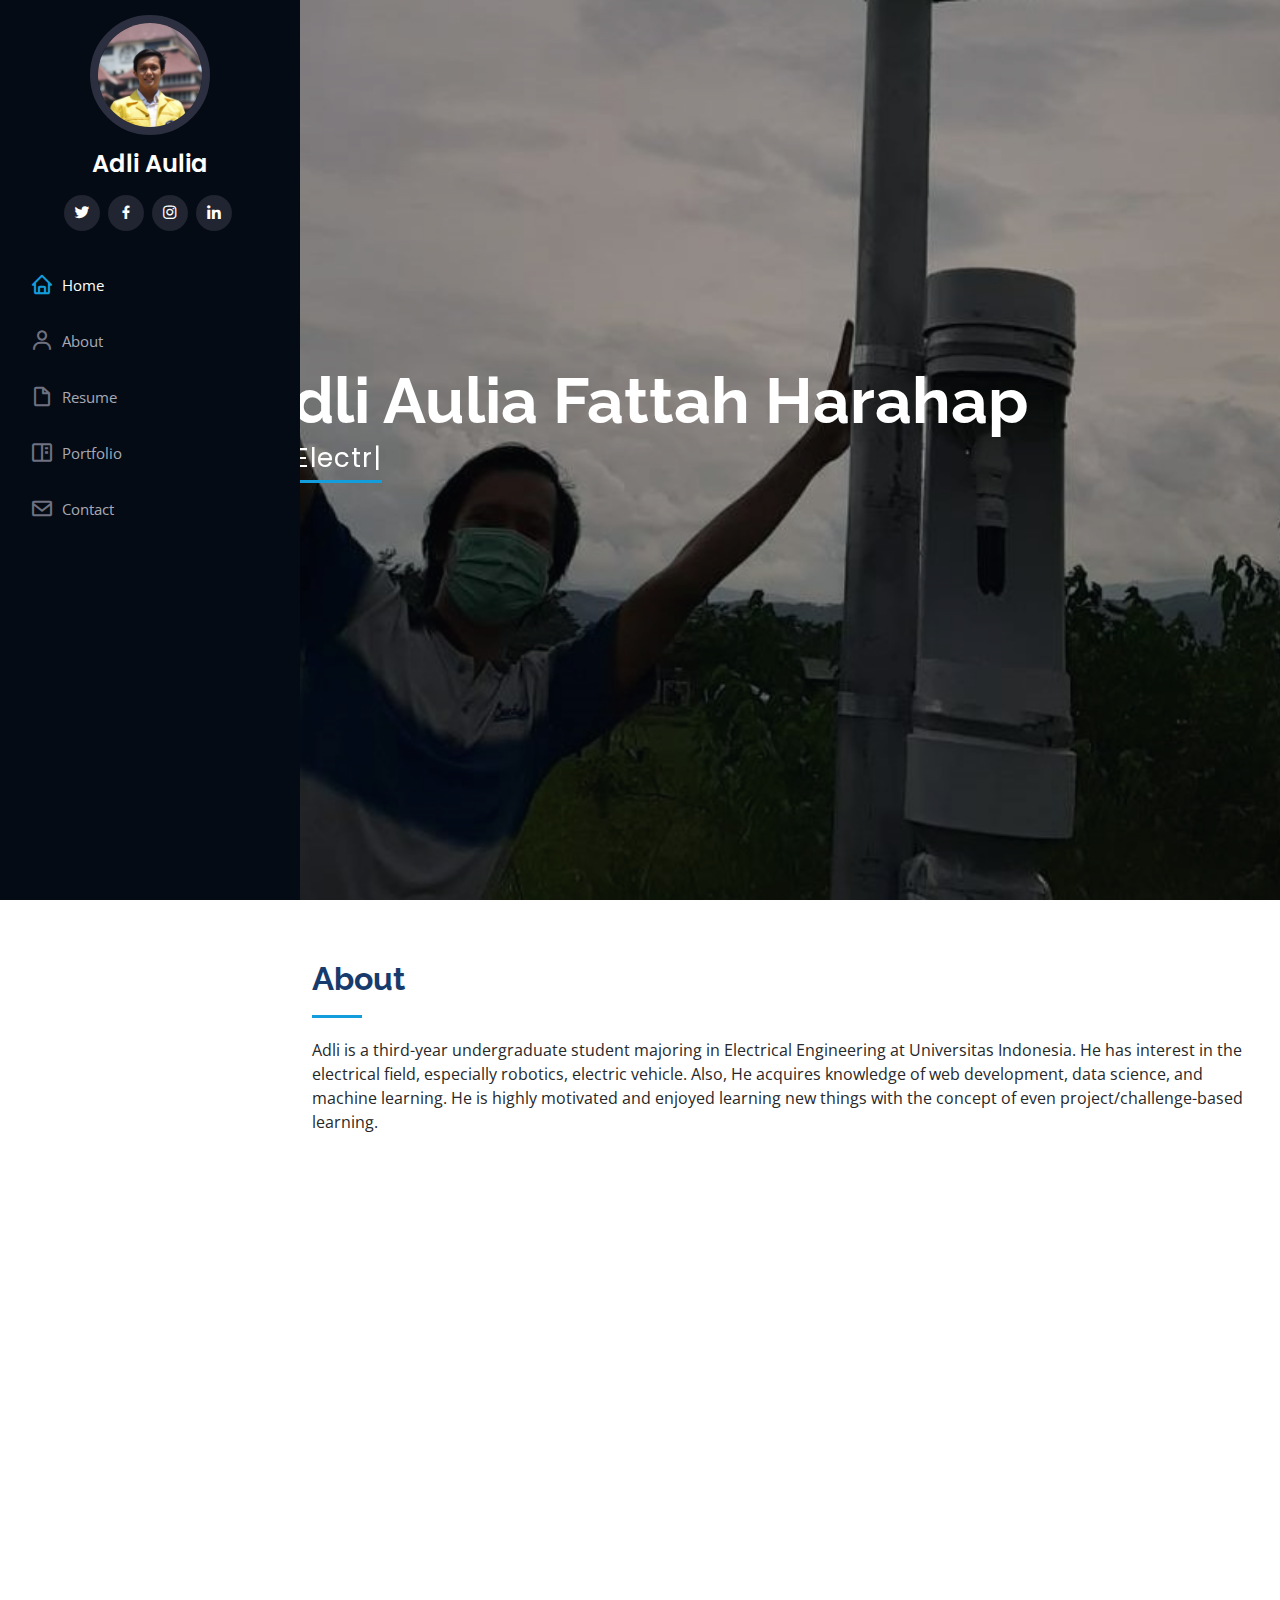
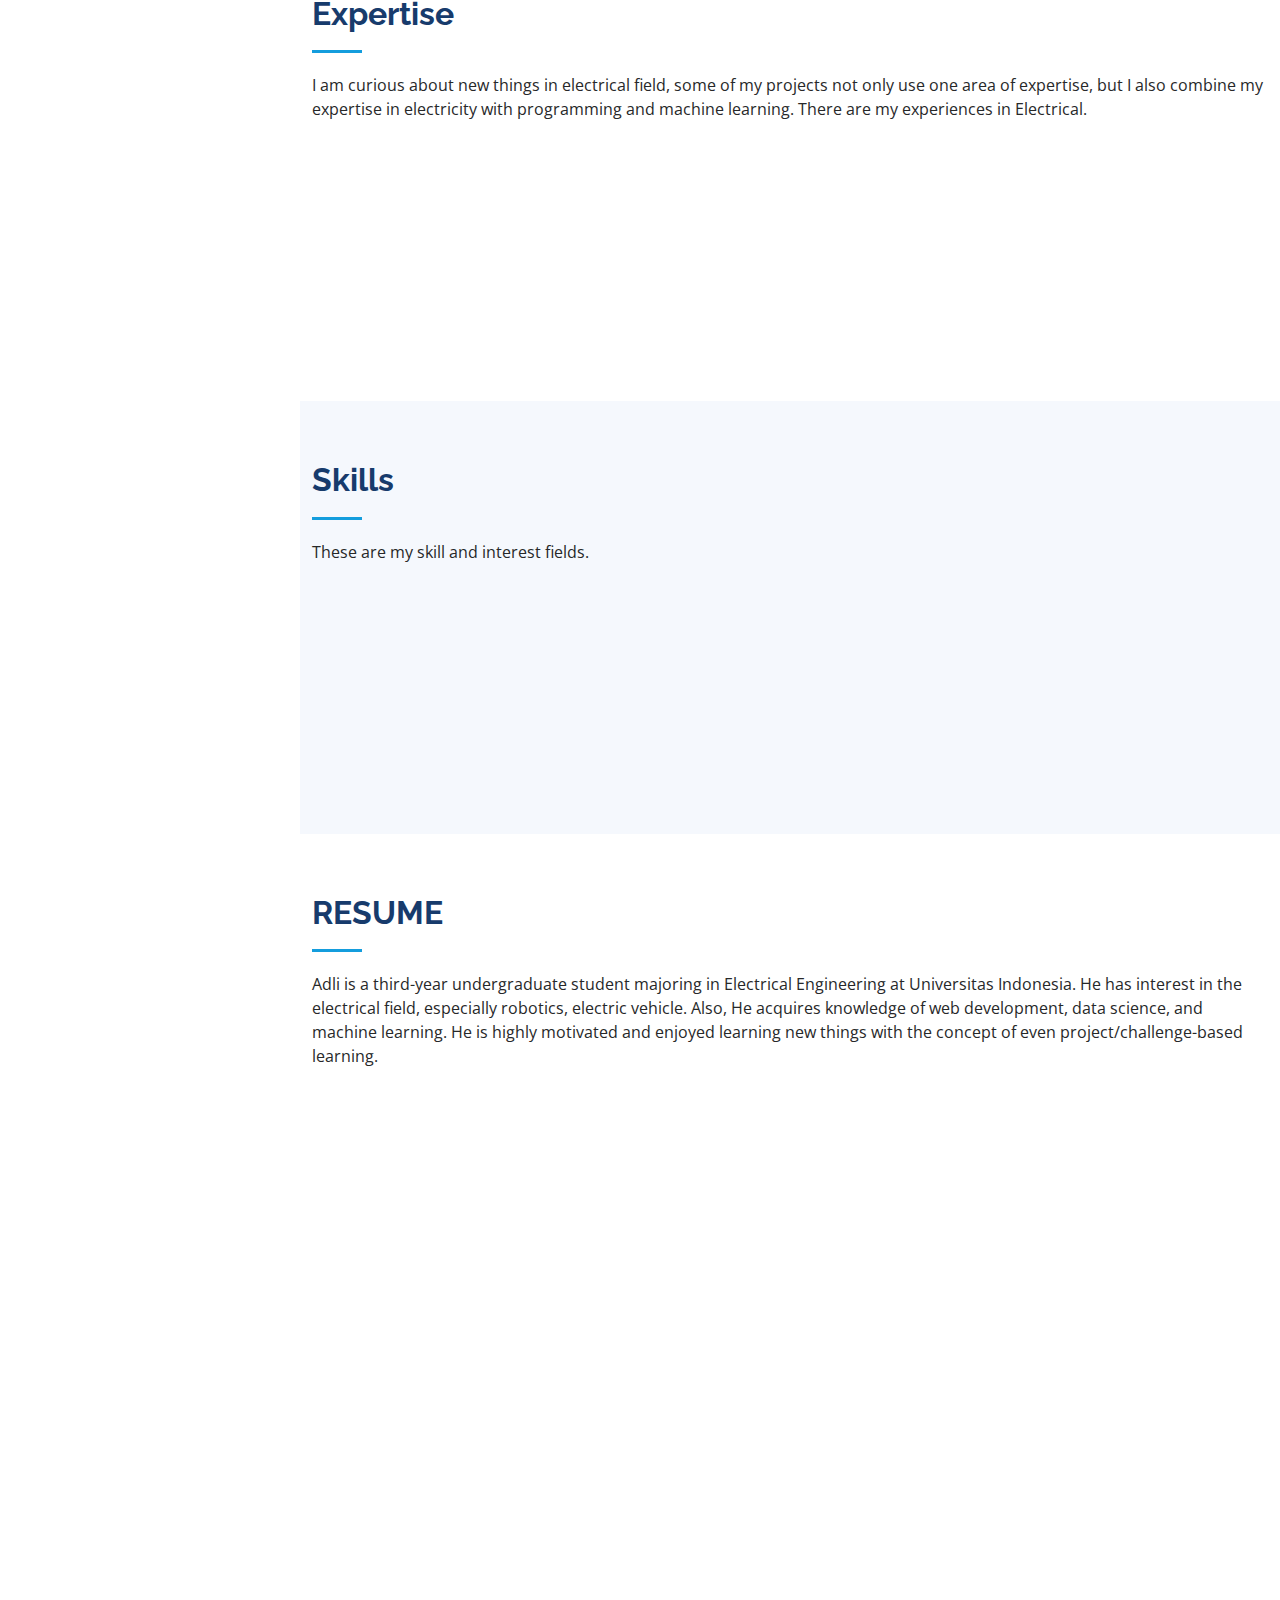
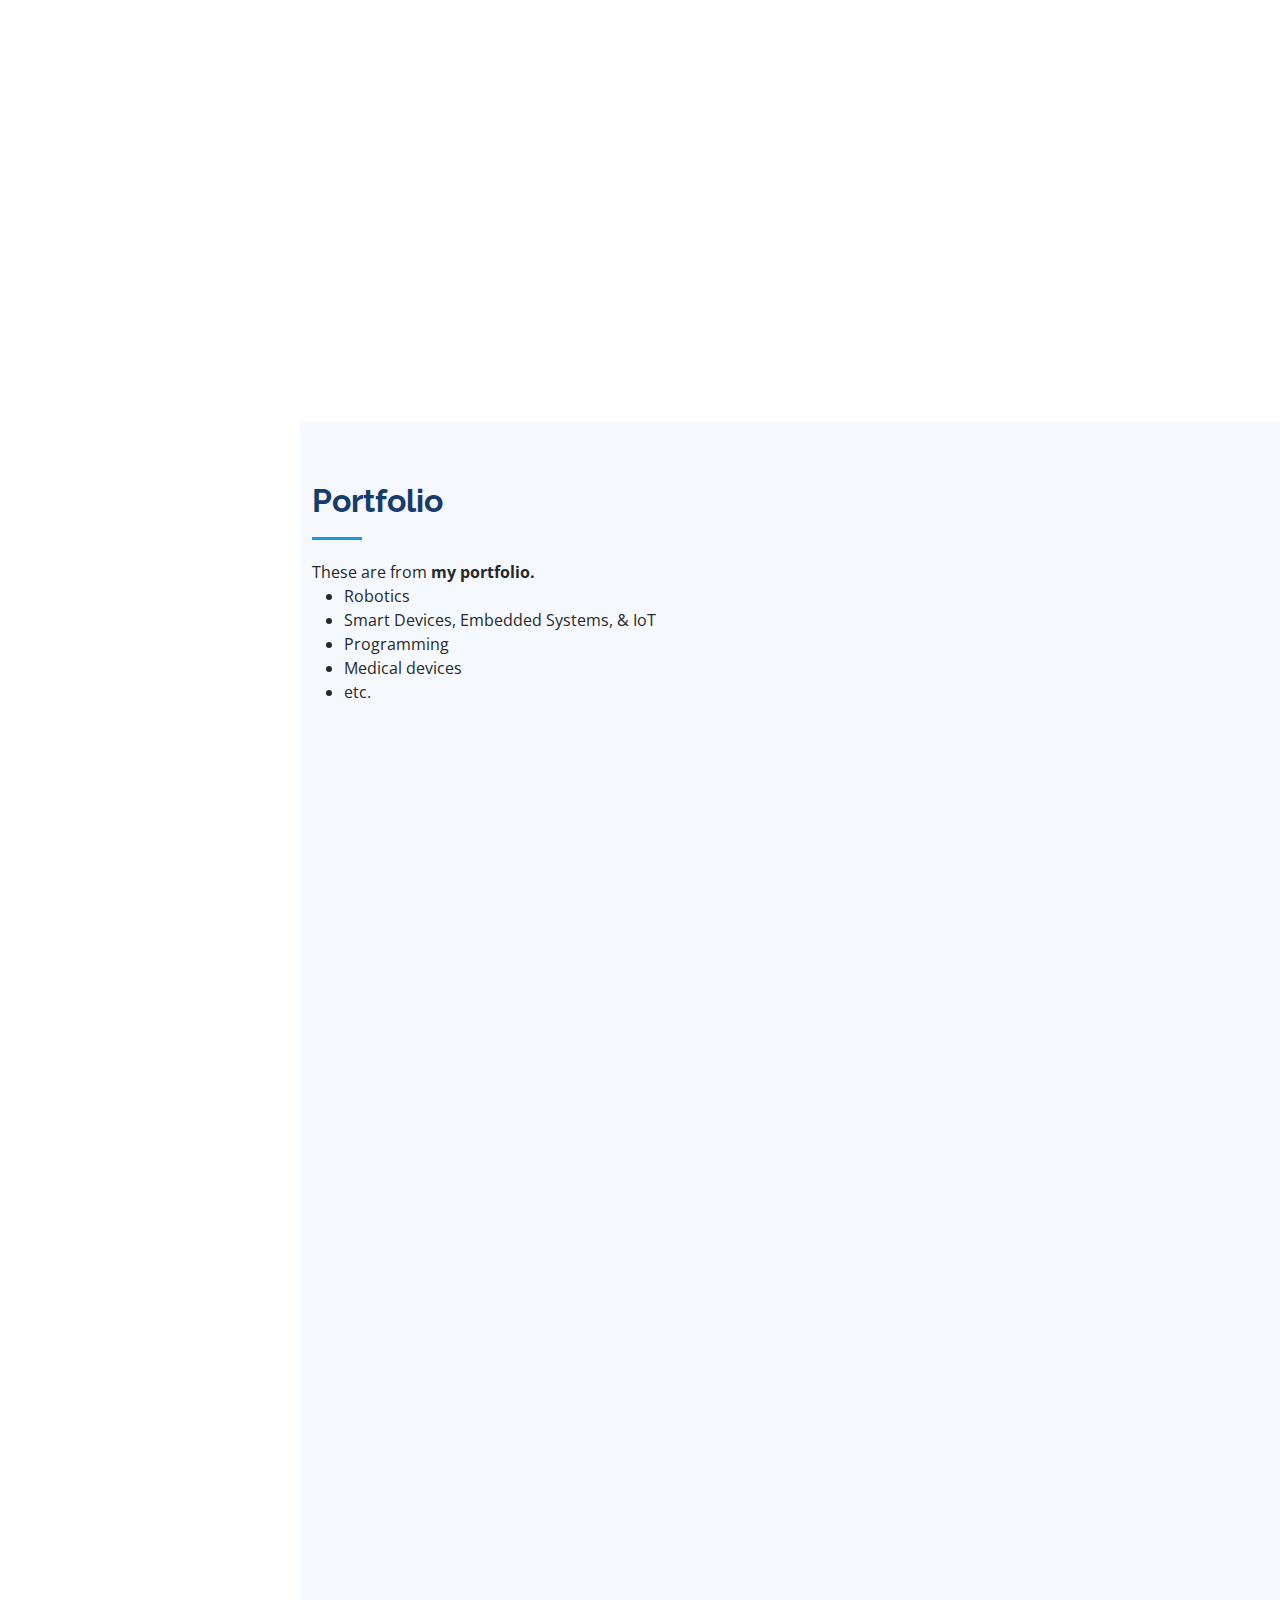
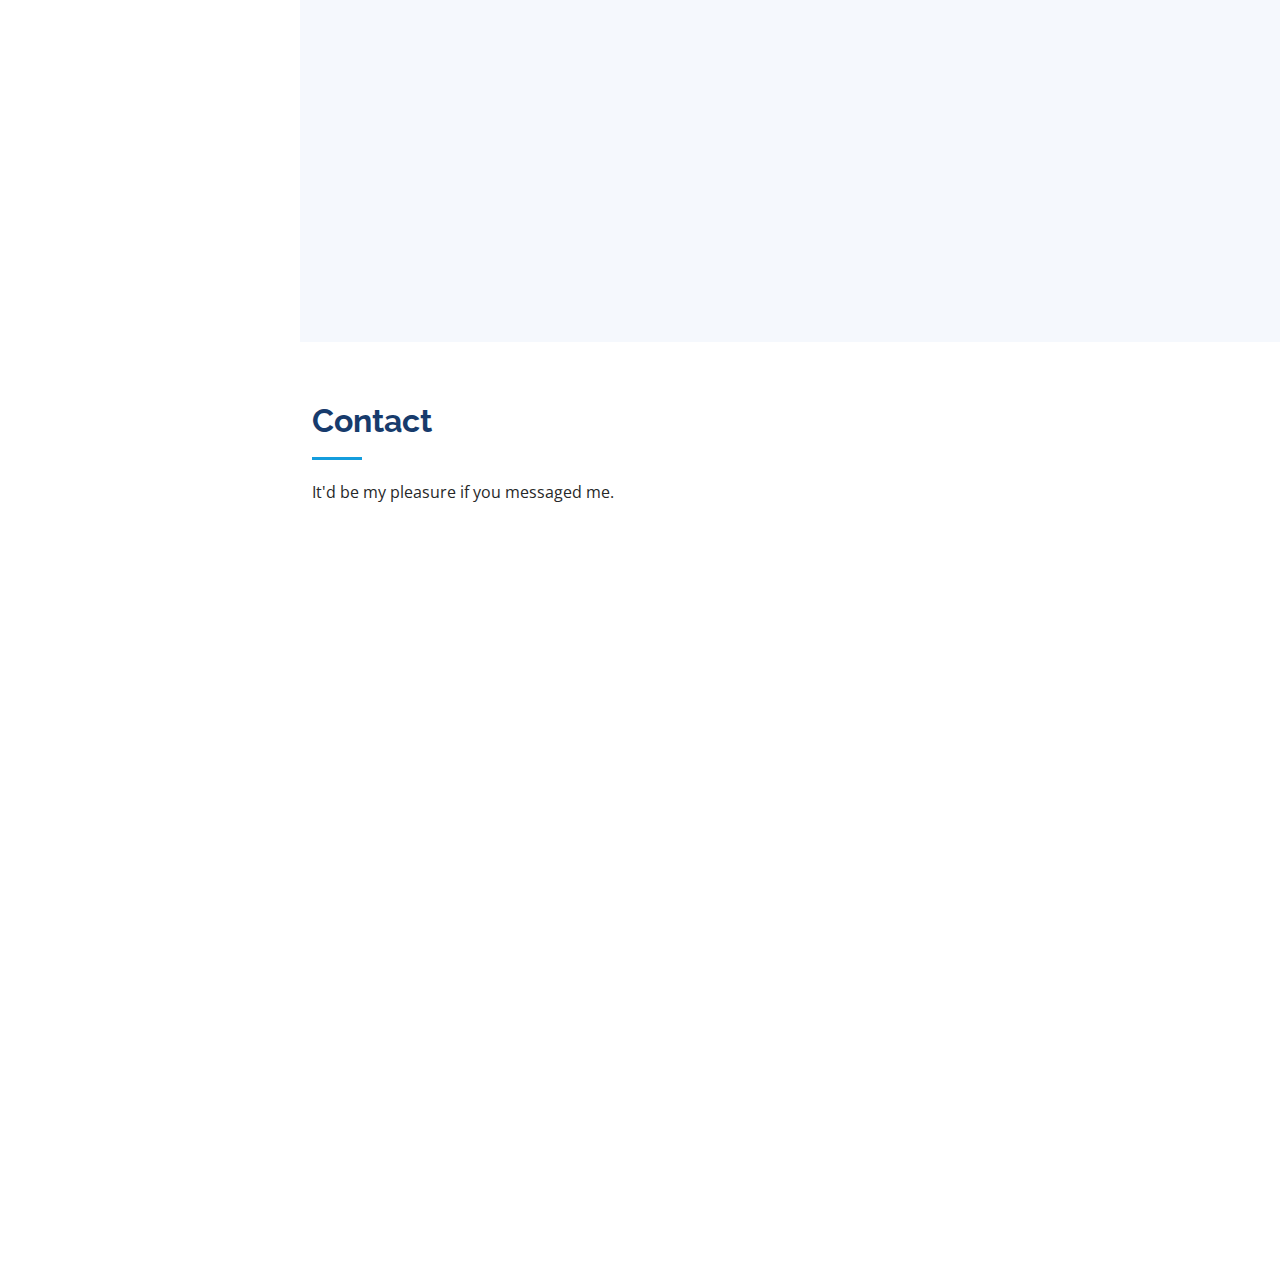
==== commit ee00c7ca: "Web Portfolio" ====
--- a/index.html
+++ b/index.html
@@ -336,7 +336,7 @@
             <div class="portfolio-wrap">
               <img src="assets/img/portfolio/robot-1.jpg" class="img-fluid" alt="">
               <div class="portfolio-links">
-                <a href="assets/img/portfolio/robot-1.jpg" data-gallery="portfolioGallery" class="portfolio-lightbox" title="Robot 1"><i class="bx bx-plus"></i></a>
+                <a href="assets/img/portfolio/robot-1.jpg" data-gallery="portfolioGallery" class="portfolio-lightbox" title="ASSV - Makara Phantom"><i class="bx bx-plus"></i></a>
                 <a href="#" title="More Details"><i class="bx bx-link"></i></a>
               </div>
             </div>
@@ -346,7 +346,7 @@
             <div class="portfolio-wrap">
               <img src="assets/img/portfolio/robot-2.jpg" class="img-fluid" alt="">
               <div class="portfolio-links">
-                <a href="assets/img/portfolio/robot2-2.jpg" data-gallery="portfolioGallery" class="portfolio-lightbox" title="Robot 2"><i class="bx bx-plus"></i></a>
+                <a href="assets/img/portfolio/robot2-2.jpg" data-gallery="portfolioGallery" class="portfolio-lightbox" title="ROV - Makara X"><i class="bx bx-plus"></i></a>
                 <a href="#" title="More Details"><i class="bx bx-link"></i></a>
               </div>
             </div>
@@ -356,7 +356,7 @@
             <div class="portfolio-wrap">
               <img src="assets/img/portfolio/robot-3.jpg" class="img-fluid" alt="">
               <div class="portfolio-links">
-                <a href="assets/img/portfolio/robot-3.jpg" data-gallery="portfolioGallery" class="portfolio-lightbox" title="Robot 3"><i class="bx bx-plus"></i></a>
+                <a href="assets/img/portfolio/robot-3.jpg" data-gallery="portfolioGallery" class="portfolio-lightbox" title="ASV - Makara MH4 Mark II"><i class="bx bx-plus"></i></a>
                 <a href="#" title="More Details"><i class="bx bx-link"></i></a>
               </div>
             </div>
@@ -366,7 +366,7 @@
             <div class="portfolio-wrap">
               <img src="assets/img/portfolio/Covent.jpg" class="img-fluid" alt="">
               <div class="portfolio-links">
-                <a href="assets/img/portfolio/Covent.jpg" data-gallery="portfolioGallery" class="portfolio-lightbox" title="Covent"><i class="bx bx-plus"></i></a>
+                <a href="assets/img/portfolio/Covent.jpg" data-gallery="portfolioGallery" class="portfolio-lightbox" title="Covent - HR Sensor"><i class="bx bx-plus"></i></a>
                 <a href="#" title="More Details"><i class="bx bx-link"></i></a>
               </div>
             </div>
@@ -376,7 +376,7 @@
             <div class="portfolio-wrap">
               <img src="assets/img/portfolio/ECHA.jpg" class="img-fluid" alt="">
               <div class="portfolio-links">
-                <a href="assets/img/portfolio/ECHA.jpg" data-gallery="portfolioGallery" class="portfolio-lightbox" title="ECHA"><i class="bx bx-plus"></i></a>
+                <a href="assets/img/portfolio/ECHA.jpg" data-gallery="portfolioGallery" class="portfolio-lightbox" title="Electro Charity 2020"><i class="bx bx-plus"></i></a>
                 <a href="#" title="More Details"><i class="bx bx-link"></i></a>
               </div>
             </div>
@@ -386,7 +386,7 @@
             <div class="portfolio-wrap">
               <img src="assets/img/portfolio/InverterinoPSW.jpg" class="img-fluid" alt="">
               <div class="portfolio-links">
-                <a href="assets/img/portfolio/InverterinoPSW.jpg" data-gallery="portfolioGallery" class="portfolio-lightbox" title="InverterinoPSW"><i class="bx bx-plus"></i></a>
+                <a href="assets/img/portfolio/InverterinoPSW.jpg" data-gallery="portfolioGallery" class="portfolio-lightbox" title="Inverterino Pure Sine Wave"><i class="bx bx-plus"></i></a>
                 <a href="#" title="More Details"><i class="bx bx-link"></i></a>
               </div>
             </div>
@@ -396,7 +396,7 @@
             <div class="portfolio-wrap">
               <img src="assets/img/portfolio/robot-4.jpg" class="img-fluid" alt="">
               <div class="portfolio-links">
-                <a href="assets/img/portfolio/robot-4.jpg" data-gallery="portfolioGallery" class="portfolio-lightbox" title="Robot 4"><i class="bx bx-plus"></i></a>
+                <a href="assets/img/portfolio/robot-4.jpg" data-gallery="portfolioGallery" class="portfolio-lightbox" title="Remote-Line Follower Robot"><i class="bx bx-plus"></i></a>
                 <a href="#" title="More Details"><i class="bx bx-link"></i></a>
               </div>
             </div>
@@ -405,7 +405,7 @@
             <div class="portfolio-wrap">
               <img src="assets/img/portfolio/SolarTracker.jpg" class="img-fluid" alt="">
               <div class="portfolio-links">
-                <a href="assets/img/portfolio/SolarTracker.jpg" data-gallery="portfolioGallery" class="portfolio-lightbox" title="Solar Tracker"><i class="bx bx-plus"></i></a>
+                <a href="assets/img/portfolio/SolarTracker.jpg" data-gallery="portfolioGallery" class="portfolio-lightbox" title="Embedded System - Solar Tracker"><i class="bx bx-plus"></i></a>
                 <a href="#" title="More Details"><i class="bx bx-link"></i></a>
               </div>
             </div>
